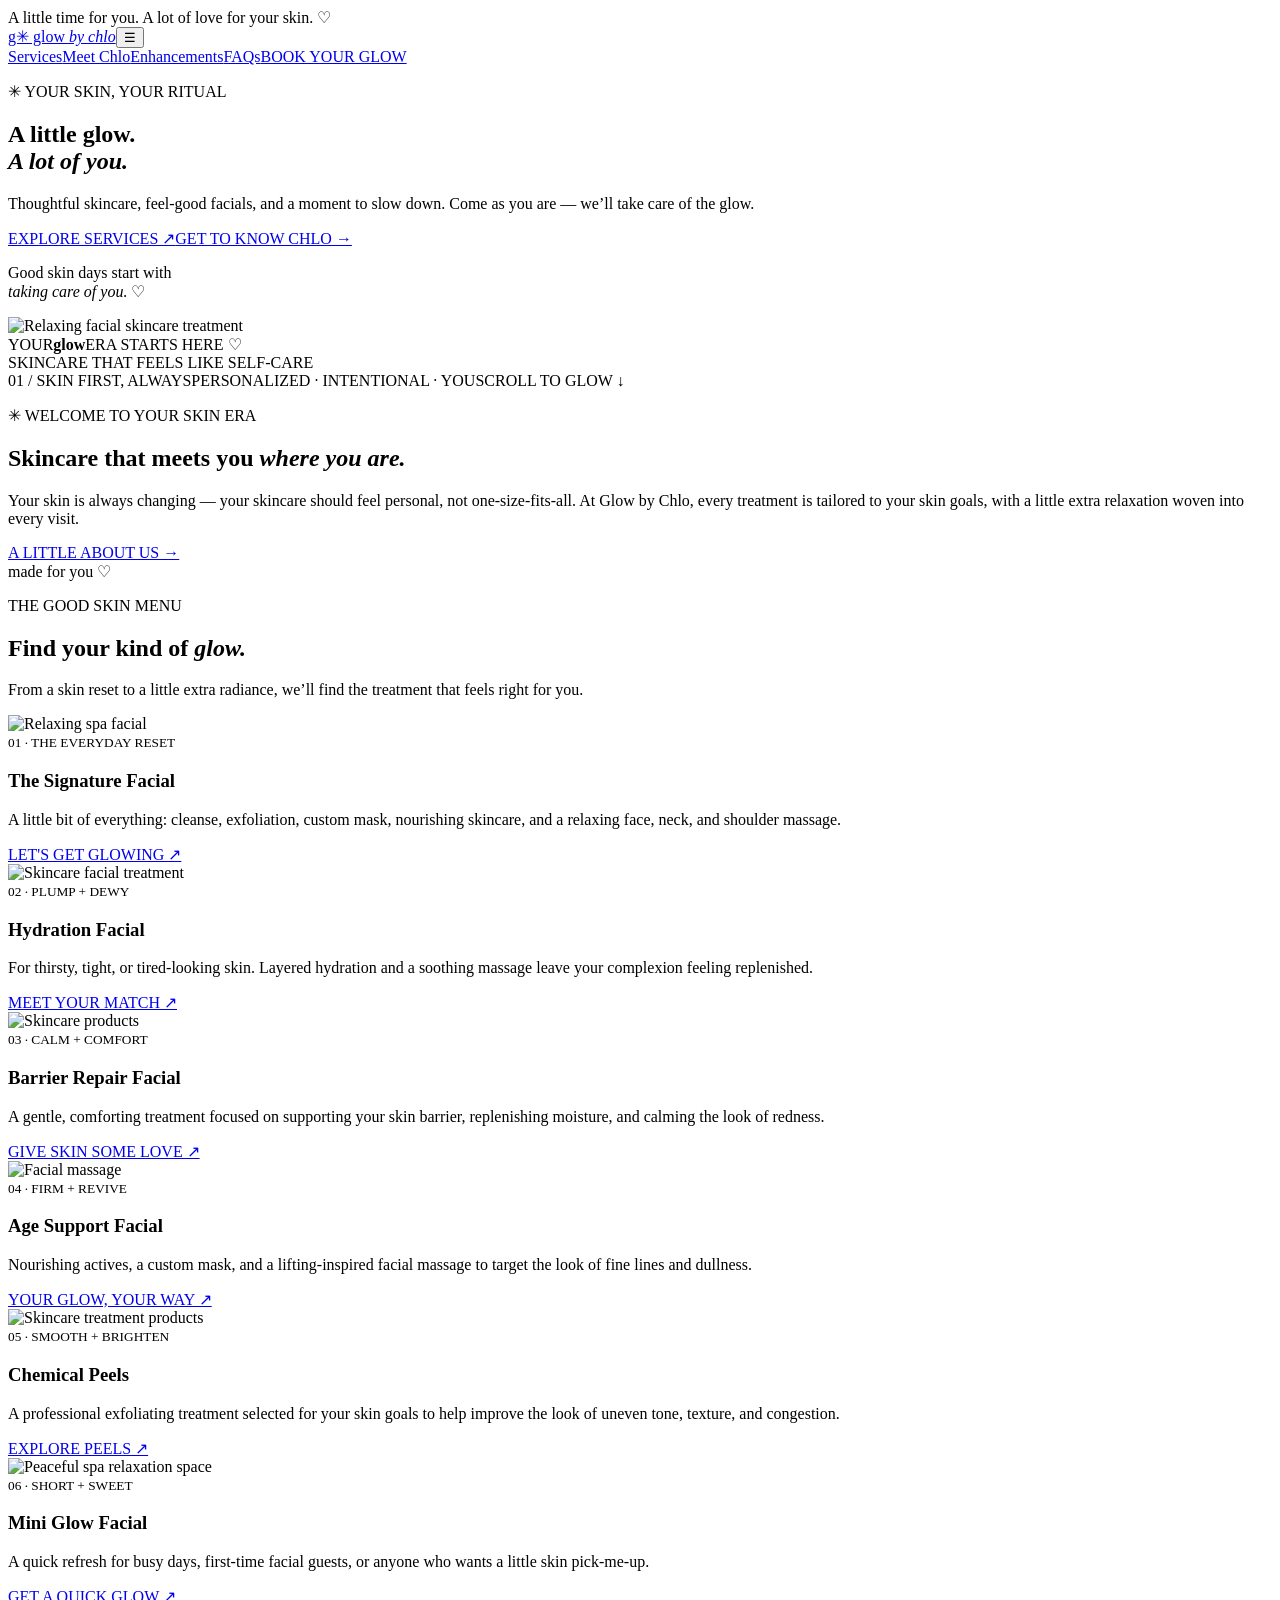
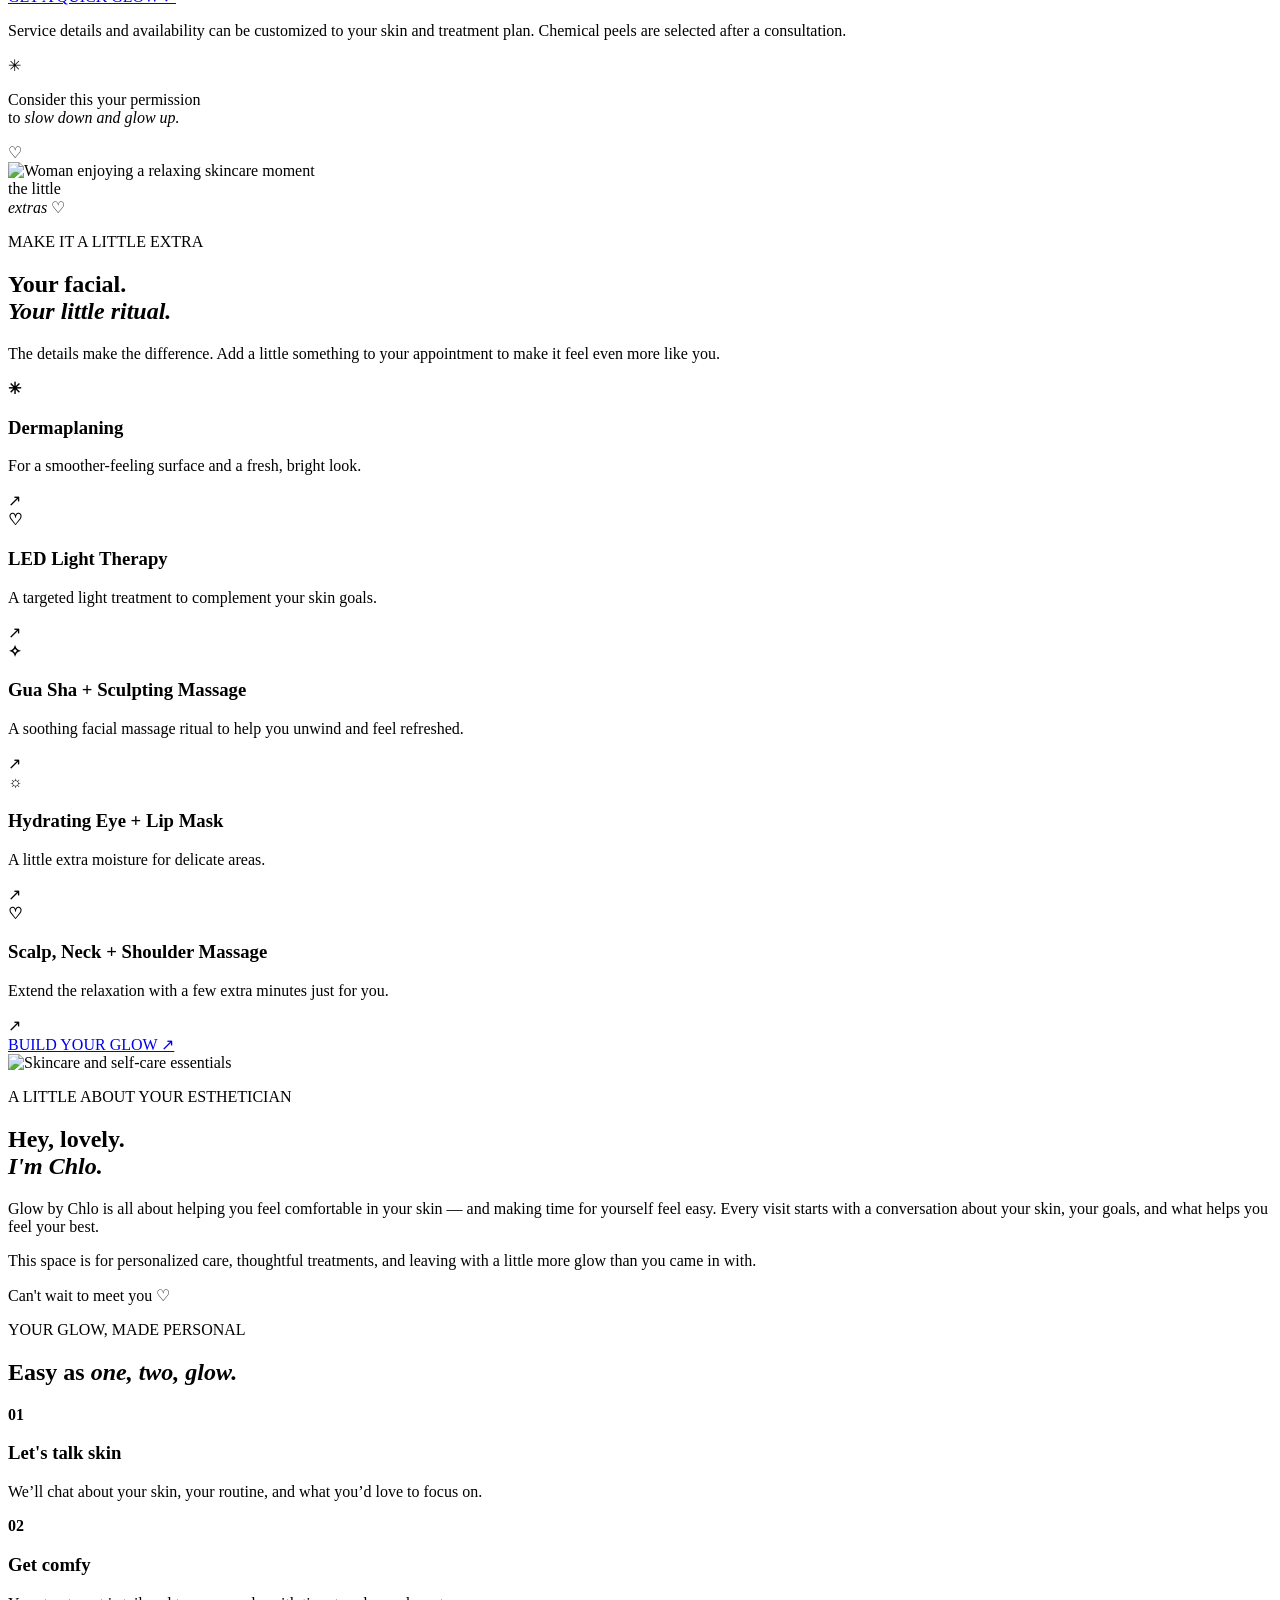
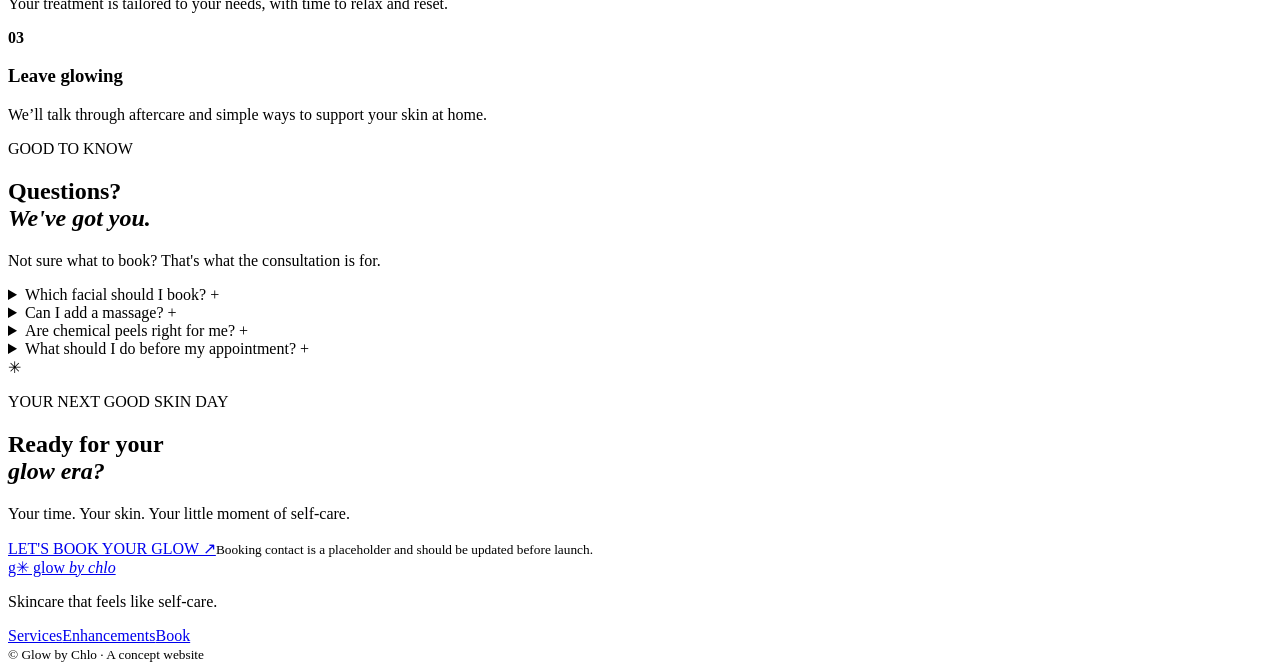
==== index.html @ 8f76e854 "Add Glow by Chlo website" ====
<!doctype html>
<html lang="en"><head><meta charset="utf-8"><meta name="viewport" content="width=device-width,initial-scale=1"><meta name="theme-color" content="#f8f3ef"><meta name="description" content="Glow by Chlo — personalized facials, skin treatments, and feel-good self-care."><title>Glow by Chlo | Skin, but make it glow</title><link rel="preconnect" href="https://fonts.googleapis.com"><link rel="preconnect" href="https://fonts.gstatic.com" crossorigin><link href="https://fonts.googleapis.com/css2?family=DM+Sans:wght@400;500;600;700&family=Playfair+Display:ital,wght@0,400;0,500;0,600;1,400;1,500&display=swap" rel="stylesheet"><link rel="stylesheet" href="styles.css"></head>
<body><div class="announcement">A little time for you. A lot of love for your skin. ♡</div><header class="header"><a class="brand" href="#home"><span>g✳</span> glow <em>by chlo</em></a><button class="menu-toggle" aria-label="Toggle navigation" aria-expanded="false">☰</button><nav class="nav"><a href="#services">Services</a><a href="#about">Meet Chlo</a><a href="#enhancements">Enhancements</a><a href="#faq">FAQs</a><a class="btn btn-small" href="#book">BOOK YOUR GLOW</a></nav></header>
<main><section class="hero" id="home"><div class="hero-copy"><p class="eyebrow">✳ YOUR SKIN, YOUR RITUAL</p><h1>A little glow.<br><em>A lot of you.</em></h1><p class="lead">Thoughtful skincare, feel-good facials, and a moment to slow down. Come as you are — we’ll take care of the glow.</p><div class="actions"><a class="btn" href="#services">EXPLORE SERVICES ↗</a><a class="text-link" href="#about">GET TO KNOW CHLO →</a></div><p class="handwritten">Good skin days start with<br><em>taking care of you.</em> ♡</p></div><div class="hero-visual"><img src="https://images.unsplash.com/photo-1570172619644-dfd03ed5d881?auto=format&fit=crop&w=1300&q=85" alt="Relaxing facial skincare treatment"><div class="sticker">YOUR<strong>glow</strong>ERA STARTS HERE ♡</div><span class="vertical">SKINCARE THAT FEELS LIKE SELF-CARE</span></div><div class="hero-foot"><span>01 / SKIN FIRST, ALWAYS</span><span>PERSONALIZED · INTENTIONAL · YOU</span><span>SCROLL TO GLOW ↓</span></div></section>
<section class="intro wrap"><p class="eyebrow">✳ WELCOME TO YOUR SKIN ERA</p><div class="intro-grid"><h2>Skincare that meets you <em>where you are.</em></h2><div><p>Your skin is always changing — your skincare should feel personal, not one-size-fits-all. At Glow by Chlo, every treatment is tailored to your skin goals, with a little extra relaxation woven into every visit.</p><a class="text-link" href="#about">A LITTLE ABOUT US →</a></div></div><span class="scribble">made for you ♡</span></section>
<section class="services wrap" id="services"><div class="section-head"><div><p class="eyebrow">THE GOOD SKIN MENU</p><h2>Find your kind of <em>glow.</em></h2></div><p>From a skin reset to a little extra radiance, we’ll find the treatment that feels right for you.</p></div><div class="cards">
<article class="card"><img src="https://images.unsplash.com/photo-1600334129128-685c5582fd35?auto=format&fit=crop&w=900&q=85" alt="Relaxing spa facial" loading="lazy"><div class="card-body"><small>01 · THE EVERYDAY RESET</small><h3>The Signature Facial</h3><p>A little bit of everything: cleanse, exfoliation, custom mask, nourishing skincare, and a relaxing face, neck, and shoulder massage.</p><a href="#book">LET'S GET GLOWING ↗</a></div></article>
<article class="card"><img src="https://images.unsplash.com/photo-1616394584738-fc6e612e71b9?auto=format&fit=crop&w=900&q=85" alt="Skincare facial treatment" loading="lazy"><div class="card-body"><small>02 · PLUMP + DEWY</small><h3>Hydration Facial</h3><p>For thirsty, tight, or tired-looking skin. Layered hydration and a soothing massage leave your complexion feeling replenished.</p><a href="#book">MEET YOUR MATCH ↗</a></div></article>
<article class="card"><img src="https://images.unsplash.com/photo-1512290923902-8a9f81dc236c?auto=format&fit=crop&w=900&q=85" alt="Skincare products" loading="lazy"><div class="card-body"><small>03 · CALM + COMFORT</small><h3>Barrier Repair Facial</h3><p>A gentle, comforting treatment focused on supporting your skin barrier, replenishing moisture, and calming the look of redness.</p><a href="#book">GIVE SKIN SOME LOVE ↗</a></div></article>
<article class="card"><img src="https://images.unsplash.com/photo-1573461160327-b450ce3d8e7f?auto=format&fit=crop&w=900&q=85" alt="Facial massage" loading="lazy"><div class="card-body"><small>04 · FIRM + REVIVE</small><h3>Age Support Facial</h3><p>Nourishing actives, a custom mask, and a lifting-inspired facial massage to target the look of fine lines and dullness.</p><a href="#book">YOUR GLOW, YOUR WAY ↗</a></div></article>
<article class="card"><img src="https://images.unsplash.com/photo-1611930022073-b7a4ba5fcccd?auto=format&fit=crop&w=900&q=85" alt="Skincare treatment products" loading="lazy"><div class="card-body"><small>05 · SMOOTH + BRIGHTEN</small><h3>Chemical Peels</h3><p>A professional exfoliating treatment selected for your skin goals to help improve the look of uneven tone, texture, and congestion.</p><a href="#book">EXPLORE PEELS ↗</a></div></article>
<article class="card"><img src="https://images.unsplash.com/photo-1540555700478-4be289fbecef?auto=format&fit=crop&w=900&q=85" alt="Peaceful spa relaxation space" loading="lazy"><div class="card-body"><small>06 · SHORT + SWEET</small><h3>Mini Glow Facial</h3><p>A quick refresh for busy days, first-time facial guests, or anyone who wants a little skin pick-me-up.</p><a href="#book">GET A QUICK GLOW ↗</a></div></article></div><p class="disclaimer">Service details and availability can be customized to your skin and treatment plan. Chemical peels are selected after a consultation.</p></section>
<section class="quote"><span>✳</span><p>Consider this your permission<br>to <em>slow down and glow up.</em></p><span>♡</span></section>
<section class="enhancements wrap" id="enhancements"><div class="enhance-photo"><img src="https://images.unsplash.com/photo-1515377905703-c4788e51af15?auto=format&fit=crop&w=1100&q=85" alt="Woman enjoying a relaxing skincare moment" loading="lazy"><div class="stamp">the little<br><em>extras</em> ♡</div></div><div><p class="eyebrow">MAKE IT A LITTLE EXTRA</p><h2>Your facial.<br><em>Your little ritual.</em></h2><p class="lead">The details make the difference. Add a little something to your appointment to make it feel even more like you.</p><div class="addon"><b>✳</b><div><h3>Dermaplaning</h3><p>For a smoother-feeling surface and a fresh, bright look.</p></div><span>↗</span></div><div class="addon"><b>♡</b><div><h3>LED Light Therapy</h3><p>A targeted light treatment to complement your skin goals.</p></div><span>↗</span></div><div class="addon"><b>✧</b><div><h3>Gua Sha + Sculpting Massage</h3><p>A soothing facial massage ritual to help you unwind and feel refreshed.</p></div><span>↗</span></div><div class="addon"><b>☼</b><div><h3>Hydrating Eye + Lip Mask</h3><p>A little extra moisture for delicate areas.</p></div><span>↗</span></div><div class="addon"><b>♡</b><div><h3>Scalp, Neck + Shoulder Massage</h3><p>Extend the relaxation with a few extra minutes just for you.</p></div><span>↗</span></div><a class="btn" href="#book">BUILD YOUR GLOW ↗</a></div></section>
<section class="about wrap" id="about"><div class="about-photo"><img src="https://images.unsplash.com/photo-1619451334792-150fd785ee74?auto=format&fit=crop&w=1000&q=85" alt="Skincare and self-care essentials" loading="lazy"></div><div><p class="eyebrow">A LITTLE ABOUT YOUR ESTHETICIAN</p><h2>Hey, lovely.<br><em>I'm Chlo.</em></h2><p>Glow by Chlo is all about helping you feel comfortable in your skin — and making time for yourself feel easy. Every visit starts with a conversation about your skin, your goals, and what helps you feel your best.</p><p>This space is for personalized care, thoughtful treatments, and leaving with a little more glow than you came in with.</p><span class="signature">Can't wait to meet you ♡</span></div></section>
<section class="process wrap"><p class="eyebrow">YOUR GLOW, MADE PERSONAL</p><h2>Easy as <em>one, two, glow.</em></h2><div class="steps"><article><b>01</b><h3>Let's talk skin</h3><p>We’ll chat about your skin, your routine, and what you’d love to focus on.</p></article><article><b>02</b><h3>Get comfy</h3><p>Your treatment is tailored to your needs, with time to relax and reset.</p></article><article><b>03</b><h3>Leave glowing</h3><p>We’ll talk through aftercare and simple ways to support your skin at home.</p></article></div></section>
<section class="faq wrap" id="faq"><div><p class="eyebrow">GOOD TO KNOW</p><h2>Questions?<br><em>We've got you.</em></h2><p>Not sure what to book? That's what the consultation is for.</p></div><div class="faq-list"><details><summary>Which facial should I book? <span>+</span></summary><p>If you're unsure, start with the Signature Facial or reach out before booking. We'll choose a treatment based on your skin goals and current routine.</p></details><details><summary>Can I add a massage? <span>+</span></summary><p>Relaxing facial massage is included in facial experiences as appropriate. Neck, shoulder, and scalp massage may be available as add-ons.</p></details><details><summary>Are chemical peels right for me? <span>+</span></summary><p>Peels aren't right for every skin type or situation. A consultation helps determine suitability, preparation, and aftercare.</p></details><details><summary>What should I do before my appointment? <span>+</span></summary><p>Arrive with your skin goals and current skincare routine in mind. Share any sensitivities, medications, recent treatments, or skin concerns with your esthetician.</p></details></div></section>
<section class="booking" id="book"><span class="flower">✳</span><p class="eyebrow">YOUR NEXT GOOD SKIN DAY</p><h2>Ready for your<br><em>glow era?</em></h2><p>Your time. Your skin. Your little moment of self-care.</p><a class="btn btn-light" href="mailto:hello@glowbychlo.com?subject=Glow%20by%20Chlo%20Booking%20Inquiry">LET'S BOOK YOUR GLOW ↗</a><small>Booking contact is a placeholder and should be updated before launch.</small></section></main>
<footer><a class="brand" href="#home"><span>g✳</span> glow <em>by chlo</em></a><p>Skincare that feels like self-care.</p><div><a href="#services">Services</a><a href="#enhancements">Enhancements</a><a href="#book">Book</a></div><small>© <span id="year"></span> Glow by Chlo · A concept website</small></footer><script src="script.js"></script></body></html>
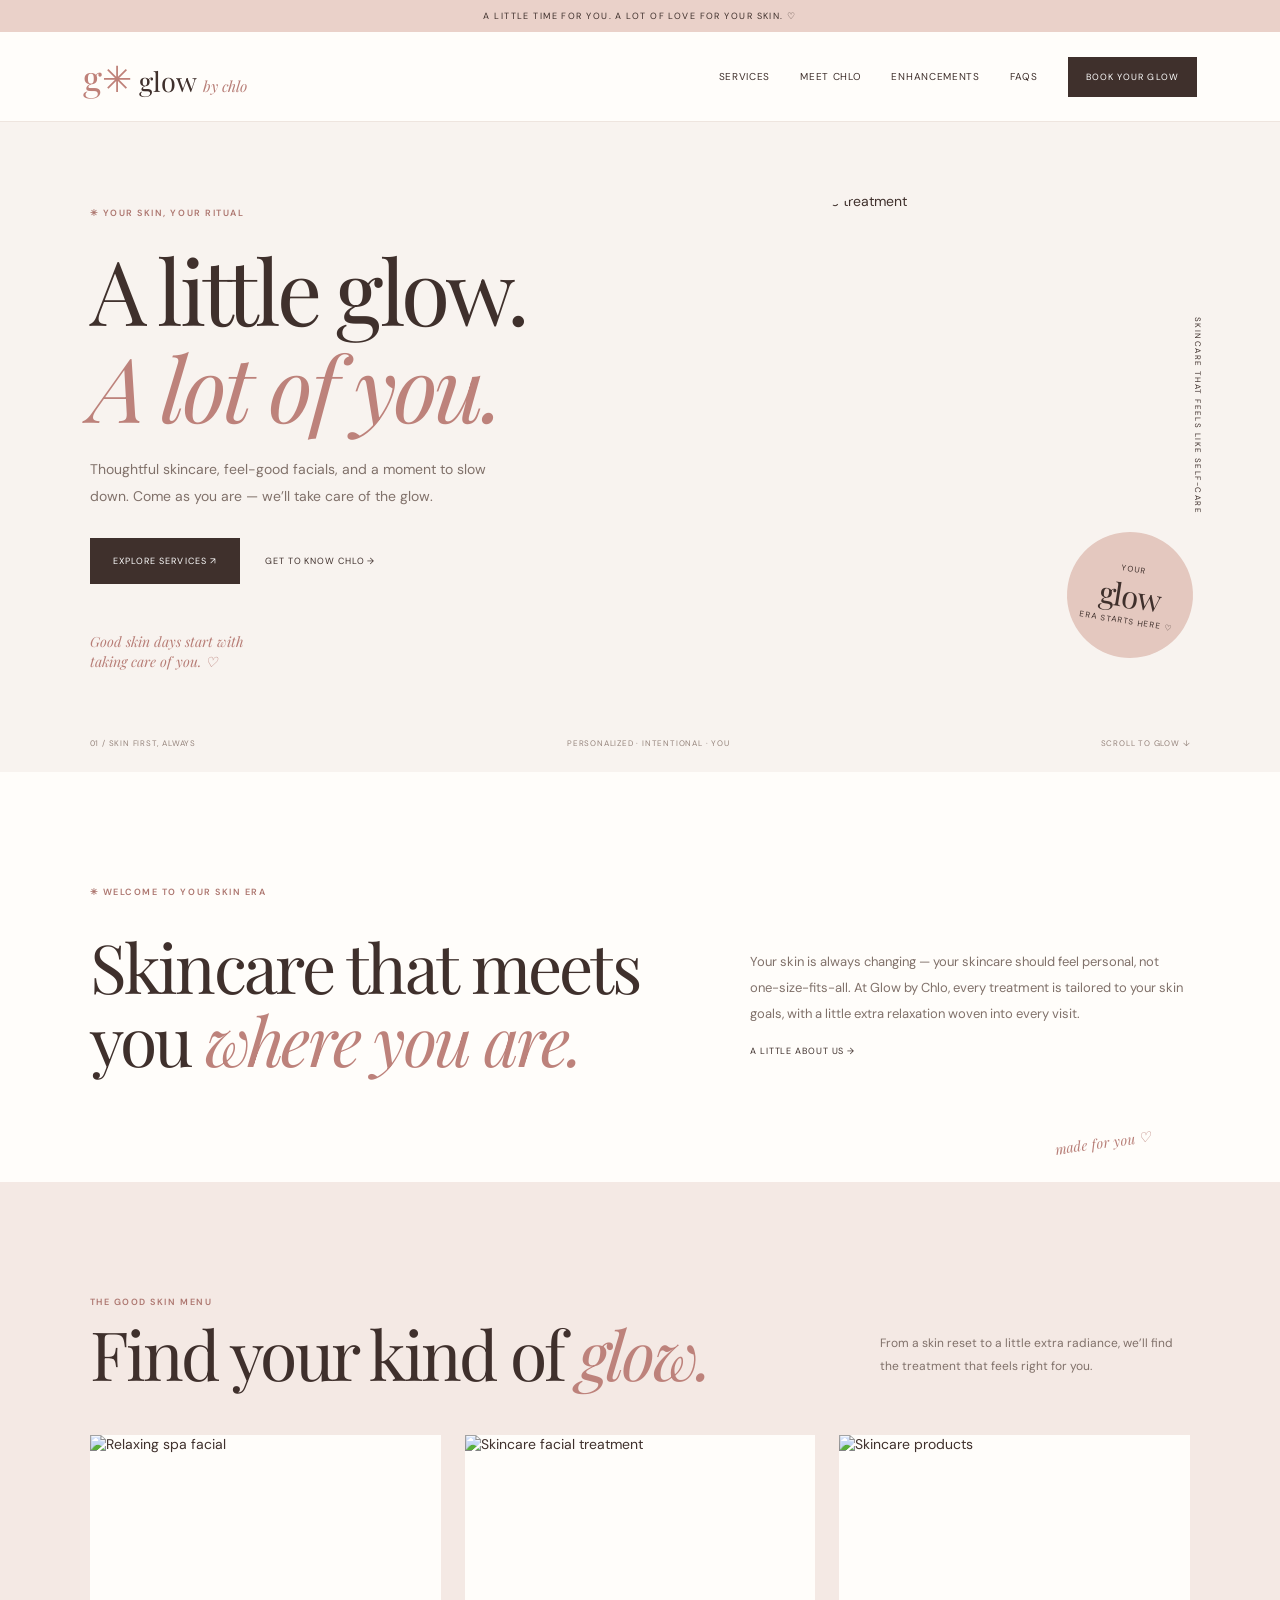
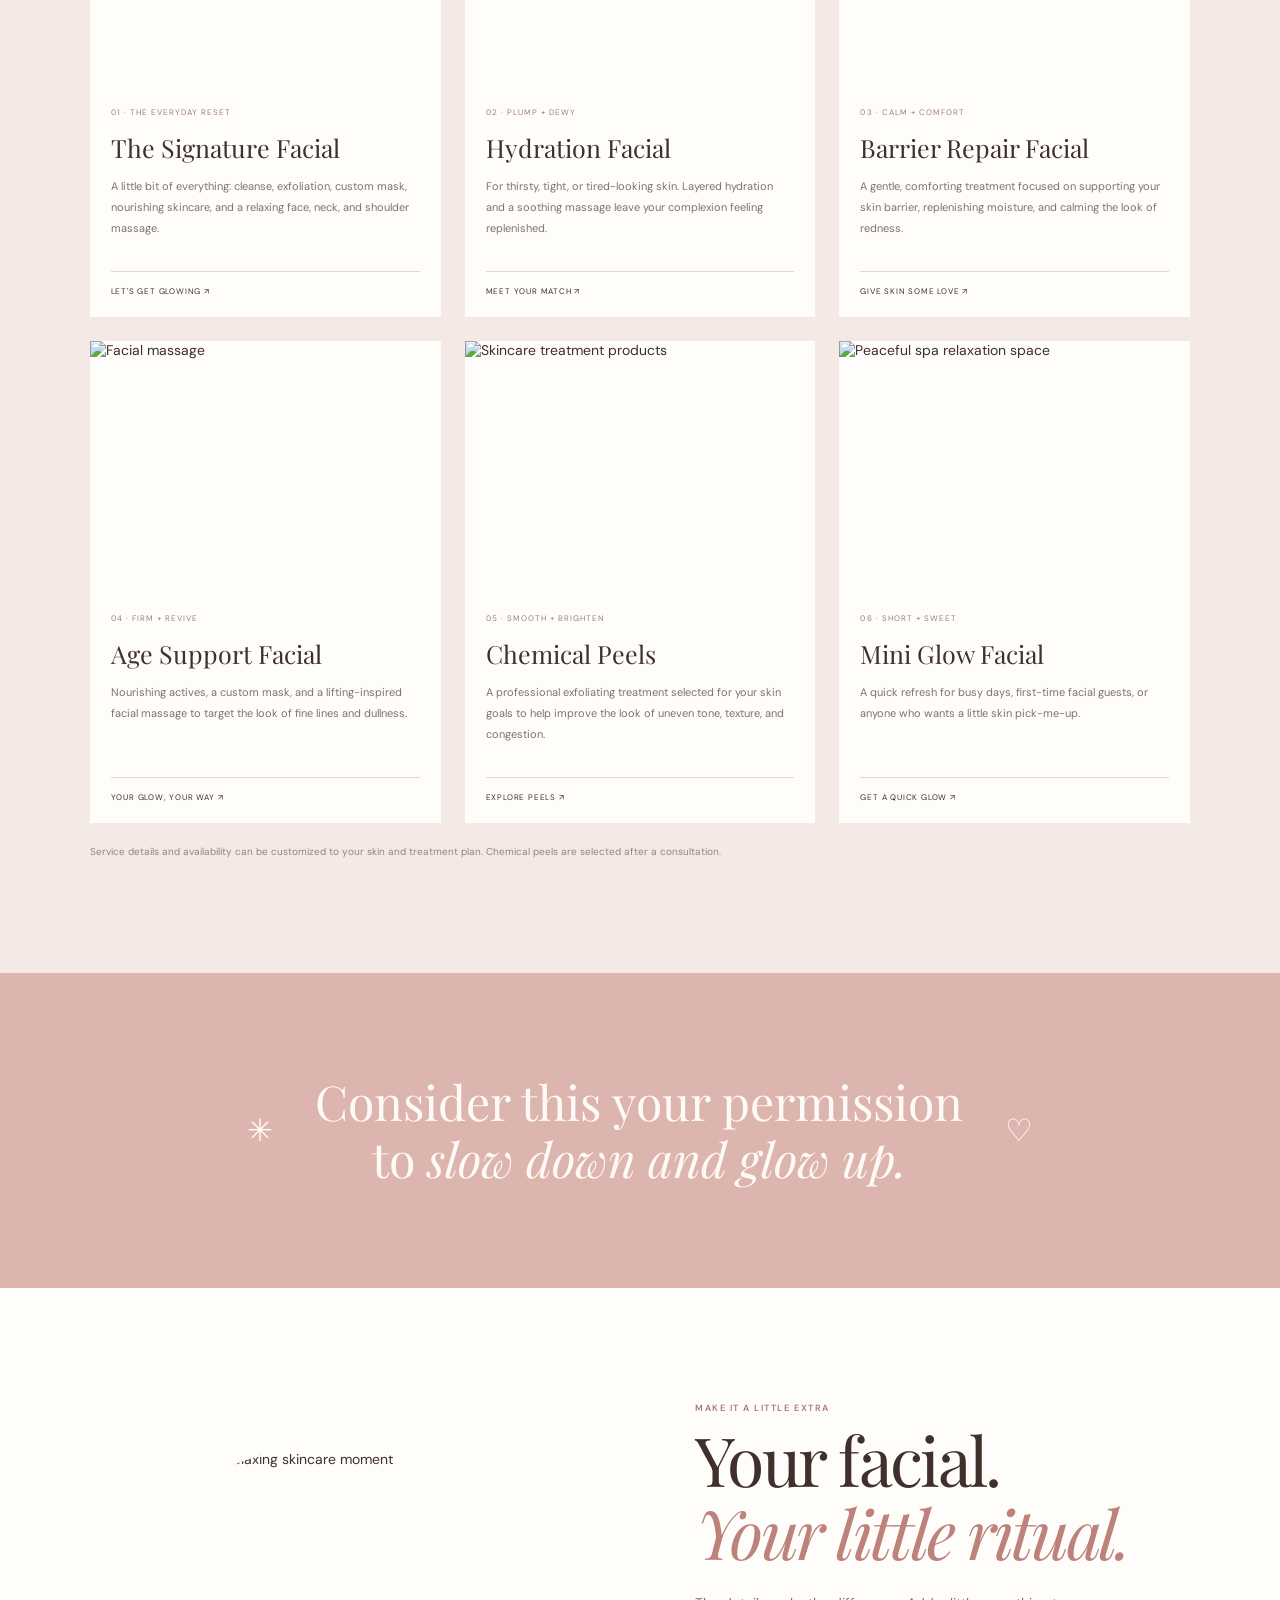
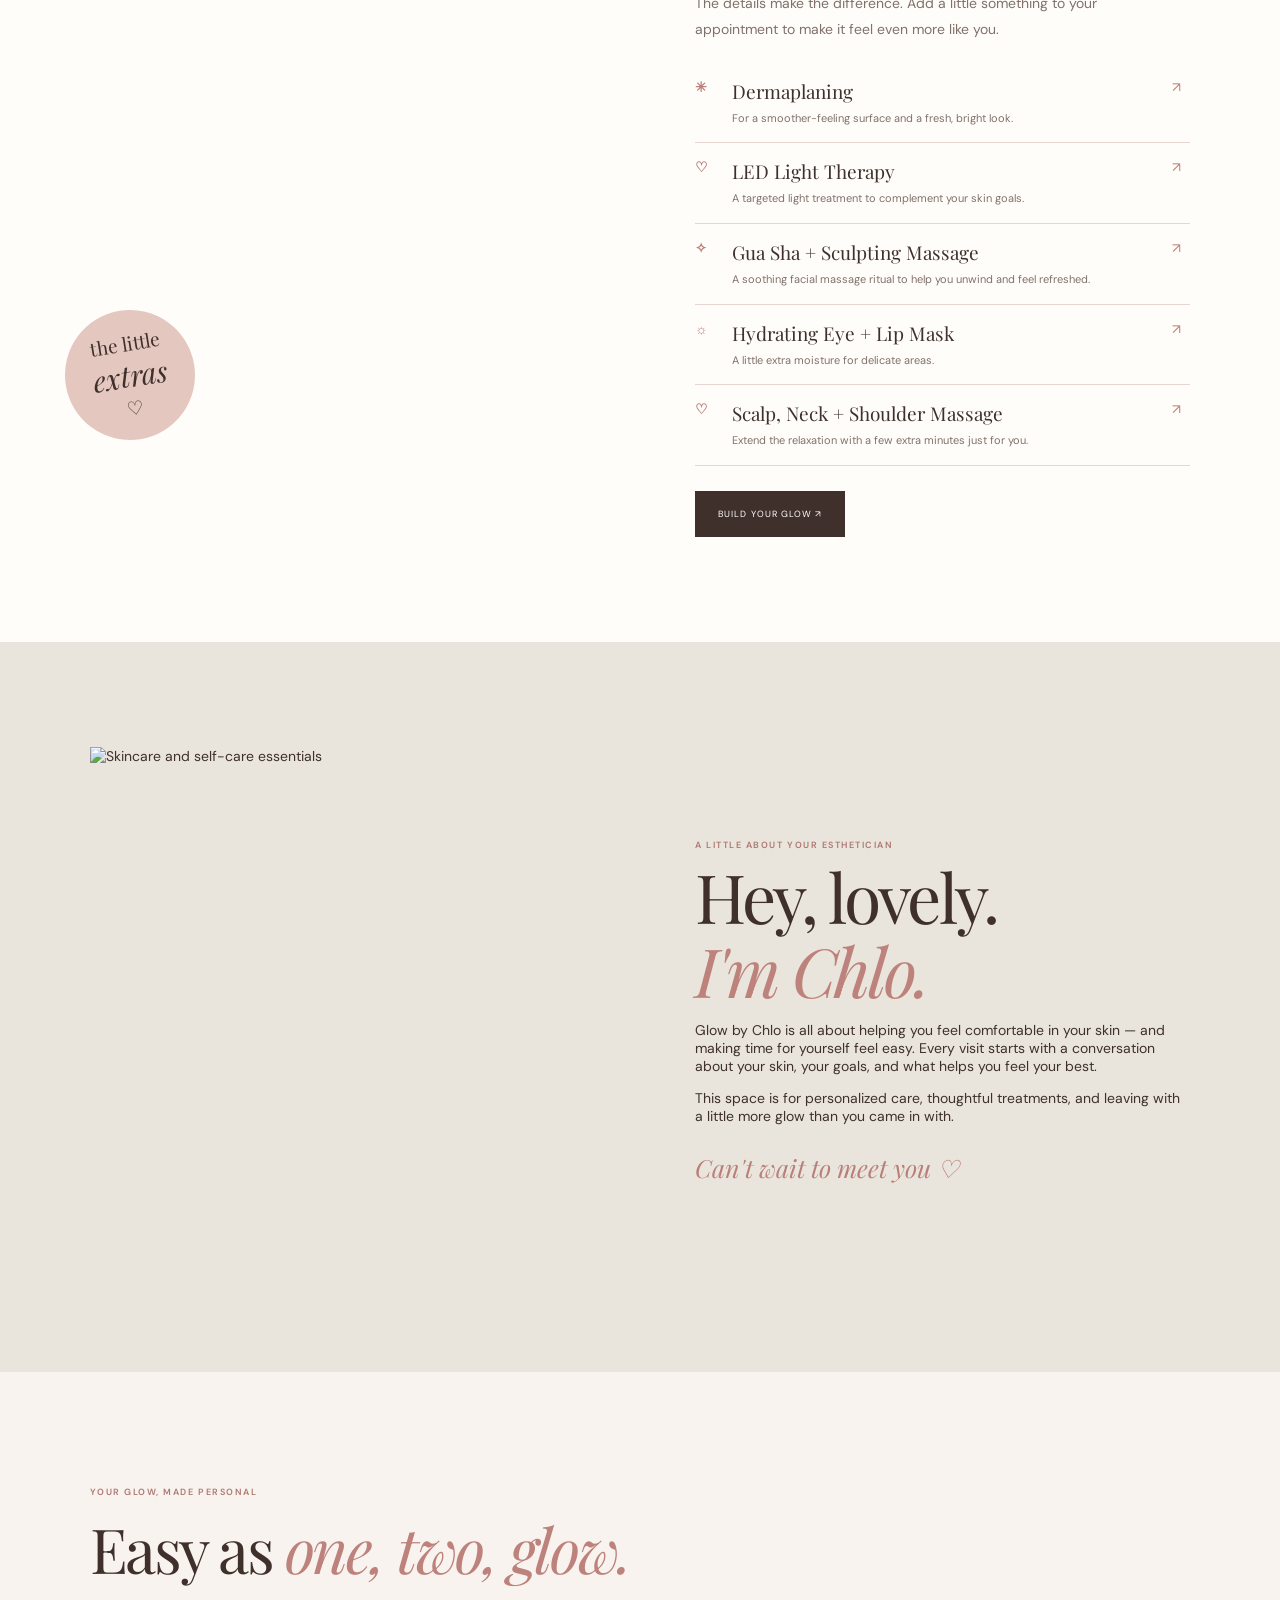
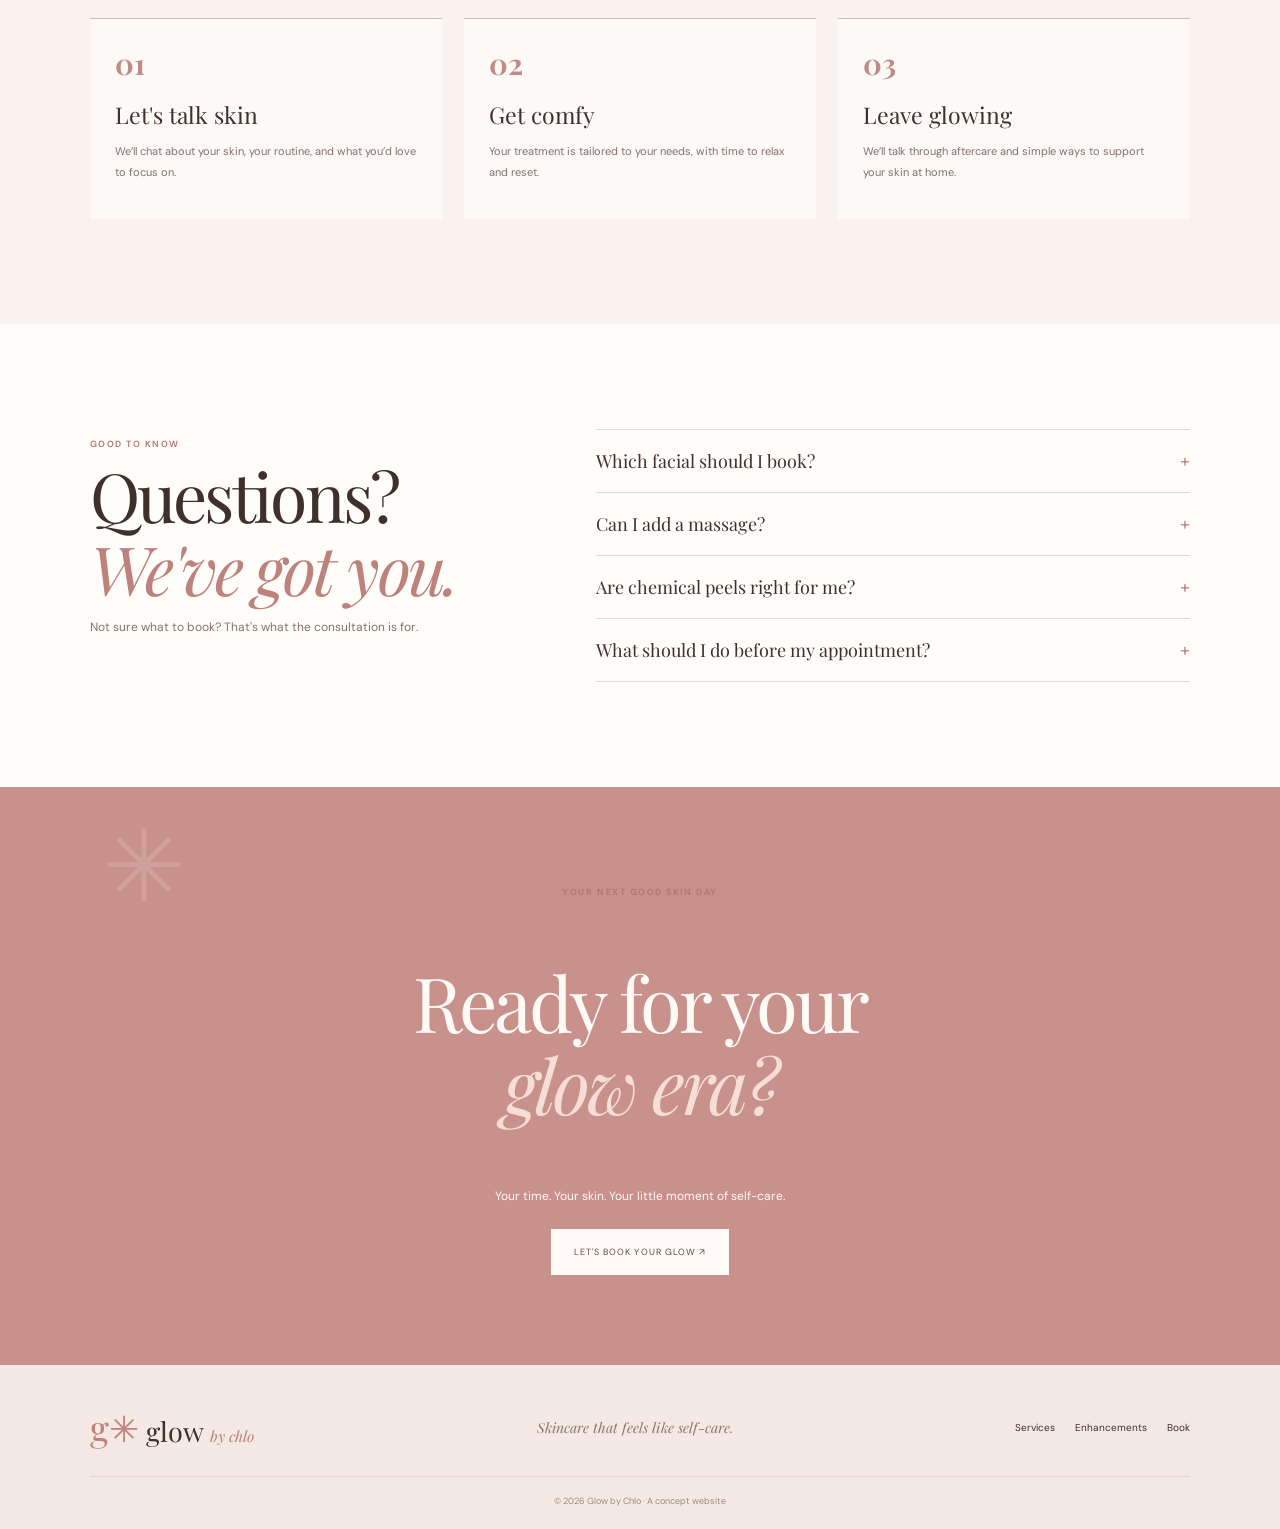
==== commit 8e1493ab: "Connect Glow by Chlo booking CTA to booking page" ====
--- a/index.html
+++ b/index.html
@@ -15,5 +15,5 @@
 <section class="about wrap" id="about"><div class="about-photo"><img src="https://images.unsplash.com/photo-1619451334792-150fd785ee74?auto=format&fit=crop&w=1000&q=85" alt="Skincare and self-care essentials" loading="lazy"></div><div><p class="eyebrow">A LITTLE ABOUT YOUR ESTHETICIAN</p><h2>Hey, lovely.<br><em>I'm Chlo.</em></h2><p>Glow by Chlo is all about helping you feel comfortable in your skin — and making time for yourself feel easy. Every visit starts with a conversation about your skin, your goals, and what helps you feel your best.</p><p>This space is for personalized care, thoughtful treatments, and leaving with a little more glow than you came in with.</p><span class="signature">Can't wait to meet you ♡</span></div></section>
 <section class="process wrap"><p class="eyebrow">YOUR GLOW, MADE PERSONAL</p><h2>Easy as <em>one, two, glow.</em></h2><div class="steps"><article><b>01</b><h3>Let's talk skin</h3><p>We’ll chat about your skin, your routine, and what you’d love to focus on.</p></article><article><b>02</b><h3>Get comfy</h3><p>Your treatment is tailored to your needs, with time to relax and reset.</p></article><article><b>03</b><h3>Leave glowing</h3><p>We’ll talk through aftercare and simple ways to support your skin at home.</p></article></div></section>
 <section class="faq wrap" id="faq"><div><p class="eyebrow">GOOD TO KNOW</p><h2>Questions?<br><em>We've got you.</em></h2><p>Not sure what to book? That's what the consultation is for.</p></div><div class="faq-list"><details><summary>Which facial should I book? <span>+</span></summary><p>If you're unsure, start with the Signature Facial or reach out before booking. We'll choose a treatment based on your skin goals and current routine.</p></details><details><summary>Can I add a massage? <span>+</span></summary><p>Relaxing facial massage is included in facial experiences as appropriate. Neck, shoulder, and scalp massage may be available as add-ons.</p></details><details><summary>Are chemical peels right for me? <span>+</span></summary><p>Peels aren't right for every skin type or situation. A consultation helps determine suitability, preparation, and aftercare.</p></details><details><summary>What should I do before my appointment? <span>+</span></summary><p>Arrive with your skin goals and current skincare routine in mind. Share any sensitivities, medications, recent treatments, or skin concerns with your esthetician.</p></details></div></section>
-<section class="booking" id="book"><span class="flower">✳</span><p class="eyebrow">YOUR NEXT GOOD SKIN DAY</p><h2>Ready for your<br><em>glow era?</em></h2><p>Your time. Your skin. Your little moment of self-care.</p><a class="btn btn-light" href="mailto:hello@glowbychlo.com?subject=Glow%20by%20Chlo%20Booking%20Inquiry">LET'S BOOK YOUR GLOW ↗</a><small>Booking contact is a placeholder and should be updated before launch.</small></section></main>
+<section class="booking" id="book"><span class="flower">✳</span><p class="eyebrow">YOUR NEXT GOOD SKIN DAY</p><h2>Ready for your<br><em>glow era?</em></h2><p>Your time. Your skin. Your little moment of self-care.</p><a class="btn btn-light" href="booking.html">LET'S BOOK YOUR GLOW ↗</a></section></main>
 <footer><a class="brand" href="#home"><span>g✳</span> glow <em>by chlo</em></a><p>Skincare that feels like self-care.</p><div><a href="#services">Services</a><a href="#enhancements">Enhancements</a><a href="#book">Book</a></div><small>© <span id="year"></span> Glow by Chlo · A concept website</small></footer><script src="script.js"></script></body></html>
--- a/styles.css
+++ b/styles.css
@@ -0,0 +1 @@
+:root{--paper:#fffdfa;--cream:#f8f3ef;--rose:#dcb6ae;--pink:#f4e9e4;--ink:#3f302c;--muted:#80716a;--line:#e5d7d0;--serif:"Playfair Display",Georgia,serif;--sans:"DM Sans",Arial,sans-serif}*{box-sizing:border-box}html{scroll-behavior:smooth}body{margin:0;background:var(--paper);color:var(--ink);font-family:var(--sans);font-size:14px}img{display:block;width:100%;height:100%;object-fit:cover}a{color:inherit;text-decoration:none}.announcement{text-align:center;background:#ead1c9;padding:10px;font-size:9px;letter-spacing:.16em;text-transform:uppercase}.header{height:90px;display:flex;align-items:center;justify-content:space-between;padding:0 6.5%;position:sticky;top:0;background:rgba(255,253,250,.96);z-index:5;border-bottom:1px solid #eee5df}.brand{font-family:var(--serif);font-size:27px;white-space:nowrap}.brand span{font-size:36px;color:#bf8179}.brand em{font-size:15px;color:#b87f78}.nav{display:flex;align-items:center;gap:30px;font-size:10px;letter-spacing:.07em;text-transform:uppercase}.nav a:not(.btn):hover,.text-link:hover{color:#b87f78}.btn{display:inline-flex;align-items:center;justify-content:center;background:var(--ink);color:white;padding:17px 23px;font-size:9px;letter-spacing:.12em;transition:.2s}.btn:hover{background:#a86f68}.btn-small{padding:14px 18px}.menu-toggle{display:none;background:none;border:0;font-size:23px;color:var(--ink)}.hero{min-height:650px;background:var(--cream);padding:55px 7% 65px;display:grid;grid-template-columns:1fr 1fr;gap:6%;align-items:center;position:relative}.hero-copy{max-width:540px}.eyebrow{font-size:9px;letter-spacing:.17em;color:#ad7770;font-weight:600;text-transform:uppercase}.hero h1,h2{font-family:var(--serif);font-weight:400;letter-spacing:-.04em;line-height:1.08}.hero h1{font-size:clamp(60px,7vw,94px);margin:22px 0}.hero h1 em,h2 em{color:#bd827b;font-weight:400}.lead{color:var(--muted);line-height:1.9;max-width:430px}.actions{display:flex;align-items:center;gap:25px;margin-top:28px}.text-link{font-size:9px;letter-spacing:.1em}.handwritten{font-family:var(--serif);font-style:italic;color:#b77d76;line-height:1.45;margin-top:48px}.hero-visual{height:500px;position:relative;padding:0 25px 0 0}.hero-visual>img{border-radius:48% 48% 2px 2px}.sticker{position:absolute;right:-3px;bottom:34px;border-radius:50%;background:#e4c8bf;width:126px;height:126px;display:flex;flex-direction:column;align-items:center;justify-content:center;font-size:8px;letter-spacing:.12em;transform:rotate(9deg)}.sticker strong{font-family:var(--serif);font-weight:400;font-size:31px;letter-spacing:-.04em}.vertical{position:absolute;right:-13px;top:25%;writing-mode:vertical-rl;font-size:8px;letter-spacing:.18em}.hero-foot{position:absolute;bottom:24px;left:7%;right:7%;display:flex;justify-content:space-between;font-size:8px;letter-spacing:.1em;color:#95847c}.wrap{padding:105px 7%}.intro{position:relative}.intro>.eyebrow{margin-bottom:32px}.intro-grid{display:grid;grid-template-columns:1fr .8fr;gap:10%;align-items:center}.intro h2,.section-head h2,.enhancements h2,.about h2,.faq h2{font-size:clamp(45px,5.3vw,68px);margin:0}.intro-grid>div p{font-size:13px;line-height:2;color:var(--muted);margin-top:0}.scribble{position:absolute;right:10%;bottom:30px;color:#b87f78;font-family:var(--serif);font-style:italic;transform:rotate(-8deg)}.services{background:var(--pink)}.section-head{display:flex;align-items:end;justify-content:space-between;gap:35px;margin-bottom:45px}.section-head>p{max-width:310px;color:var(--muted);font-size:12px;line-height:1.9}.cards{display:grid;grid-template-columns:repeat(3,minmax(0,1fr));gap:24px}.card{background:var(--paper);min-width:0}.card>img{height:245px}.card-body{padding:21px}.card-body small{font-size:8px;letter-spacing:.13em;color:#a27d74}.card h3,.addon h3,.steps h3{font-family:var(--serif);font-weight:400}.card h3{font-size:25px;margin:12px 0}.card p{font-size:11px;line-height:1.9;color:var(--muted);min-height:84px}.card-body>a{display:flex;justify-content:space-between;border-top:1px solid var(--line);padding-top:14px;font-size:8px;letter-spacing:.1em}.disclaimer{font-size:10px;color:#95847c;margin-top:22px}.quote{display:flex;justify-content:center;align-items:center;gap:42px;text-align:center;background:var(--rose);color:#fffaf6;padding:52px 5%}.quote p{font-family:var(--serif);font-size:clamp(30px,4vw,48px);line-height:1.2}.quote em{font-weight:400}.quote span{font-size:31px}.enhancements{display:grid;grid-template-columns:1fr 1fr;gap:10%;align-items:center}.enhance-photo{height:630px;position:relative;padding-right:24px}.enhance-photo img{border-radius:45% 45% 2px 2px}.stamp{position:absolute;bottom:40px;left:-25px;border-radius:50%;background:#e4c8bf;width:130px;height:130px;display:flex;flex-direction:column;align-items:center;justify-content:center;font-family:var(--serif);font-size:19px;transform:rotate(-9deg)}.stamp em{font-size:29px}.enhancements .lead{margin:20px 0}.addon{display:grid;grid-template-columns:25px 1fr 18px;gap:12px;padding:15px 0;border-bottom:1px solid var(--line);align-items:start}.addon>b,.addon>span{color:#bd827b}.addon h3{font-size:19px;margin:0 0 5px}.addon p{font-size:11px;color:var(--muted);line-height:1.7;margin:0}.enhancements .btn{margin-top:25px}.about{background:#e9e5dc;display:grid;grid-template-columns:1fr 1fr;gap:10%;align-items:center}.about-photo{height:520px}.about-copy p:not(.eyebrow){font-size:12px;line-height:2;color:var(--muted)}.signature{display:block;font-family:var(--serif);font-style:italic;font-size:25px;color:#b97f79;margin-top:26px}.process{background:var(--cream)}.process>h2{font-size:clamp(42px,5vw,62px);margin:18px 0 35px}.steps{display:grid;grid-template-columns:repeat(3,1fr);gap:22px}.steps article{padding:25px;background:rgba(255,253,250,.65);border-top:1px solid #cdb9b0}.steps b{font-family:var(--serif);font-size:29px;color:#c18a84}.steps h3{font-size:23px;margin:17px 0 9px}.steps p{font-size:11px;line-height:1.9;color:var(--muted)}.faq{display:grid;grid-template-columns:.8fr 1.2fr;gap:10%}.faq>div:first-child>p:last-child{font-size:12px;color:var(--muted);line-height:1.8}.faq-list details{border-bottom:1px solid var(--line);padding:19px 0}.faq-list details:first-child{border-top:1px solid var(--line)}summary{list-style:none;cursor:pointer;display:flex;justify-content:space-between;gap:20px;font-family:var(--serif);font-size:18px}summary::-webkit-details-marker{display:none}summary span{color:#bd827b;font-family:var(--sans)}details p{font-size:11px;color:var(--muted);line-height:1.9}.booking{text-align:center;position:relative;overflow:hidden;background:#c9918b;color:#fffaf6;padding:90px 20px}.booking h2{font-size:clamp(48px,6vw,76px)}.booking h2 em{color:#f6ddd6}.booking>p:not(.eyebrow){font-size:12px;margin:20px 0 25px}.btn-light{background:#fffaf6;color:#604841}.booking small{display:block;font-size:9px;margin-top:18px;color:#f7e4df}.flower{position:absolute;left:8%;top:15px;font-size:100px;color:#ffffff25}footer{background:var(--pink);padding:38px 7% 22px;display:flex;align-items:center;justify-content:space-between;gap:25px;flex-wrap:wrap}footer p{font-family:var(--serif);font-style:italic;color:#8c746c}footer>div{display:flex;gap:20px;font-size:10px}footer>small{width:100%;text-align:center;border-top:1px solid var(--line);padding-top:18px;font-size:9px;color:#9b8981}@media(max-width:900px){.header{padding:0 5%}.nav{gap:16px}.hero{padding-left:5%;padding-right:5%;gap:4%}.hero h1{font-size:65px}.hero-visual{height:450px}.wrap{padding:80px 6%}.card>img{height:205px}.card-body{padding:16px}.card h3{font-size:22px}.enhance-photo{height:550px}}@media(max-width:650px){.header{height:72px}.menu-toggle{display:block}.nav{display:none;position:absolute;top:71px;left:0;right:0;background:var(--paper);padding:24px 6%;flex-direction:column;align-items:flex-start;border-bottom:1px solid var(--line)}.nav.open{display:flex}.hero{display:flex;flex-direction:column;align-items:stretch;padding:42px 6% 65px}.hero h1{font-size:clamp(58px,14vw,78px)}.hero-visual{height:400px;margin:10px 12px 0 0}.hero-foot{left:6%;right:6%;font-size:7px}.hero-foot span:nth-child(2){display:none}.actions{gap:15px;flex-wrap:wrap}.wrap{padding:70px 6%}.intro-grid,.about,.faq,.enhancements{grid-template-columns:1fr;gap:30px}.intro h2,.section-head h2,.enhancements h2,.about h2,.faq h2{font-size:51px}.scribble{bottom:13px}.section-head{display:block;margin-bottom:30px}.section-head>p{margin-top:17px}.cards{grid-template-columns:1fr 1fr;gap:13px}.card>img{height:175px}.card-body{padding:13px}.card h3{font-size:20px}.card p{font-size:10px;min-height:130px}.card-body>a{font-size:7px}.quote{gap:15px;padding:40px 4%}.quote p{font-size:28px}.quote span{font-size:22px}.enhance-photo{height:420px;margin:0 10px 10px 15px}.about-photo{height:390px}.steps{grid-template-columns:1fr}.steps article{padding:20px}.steps h3{margin-top:8px}.booking{padding:75px 6%}footer{justify-content:center;text-align:center;flex-direction:column;gap:10px}footer p{margin:0}footer>div{justify-content:center;flex-wrap:wrap}}@media(max-width:390px){.cards{grid-template-columns:1fr}.card>img{height:225px}.card p{min-height:auto}.hero-foot{font-size:6px}}
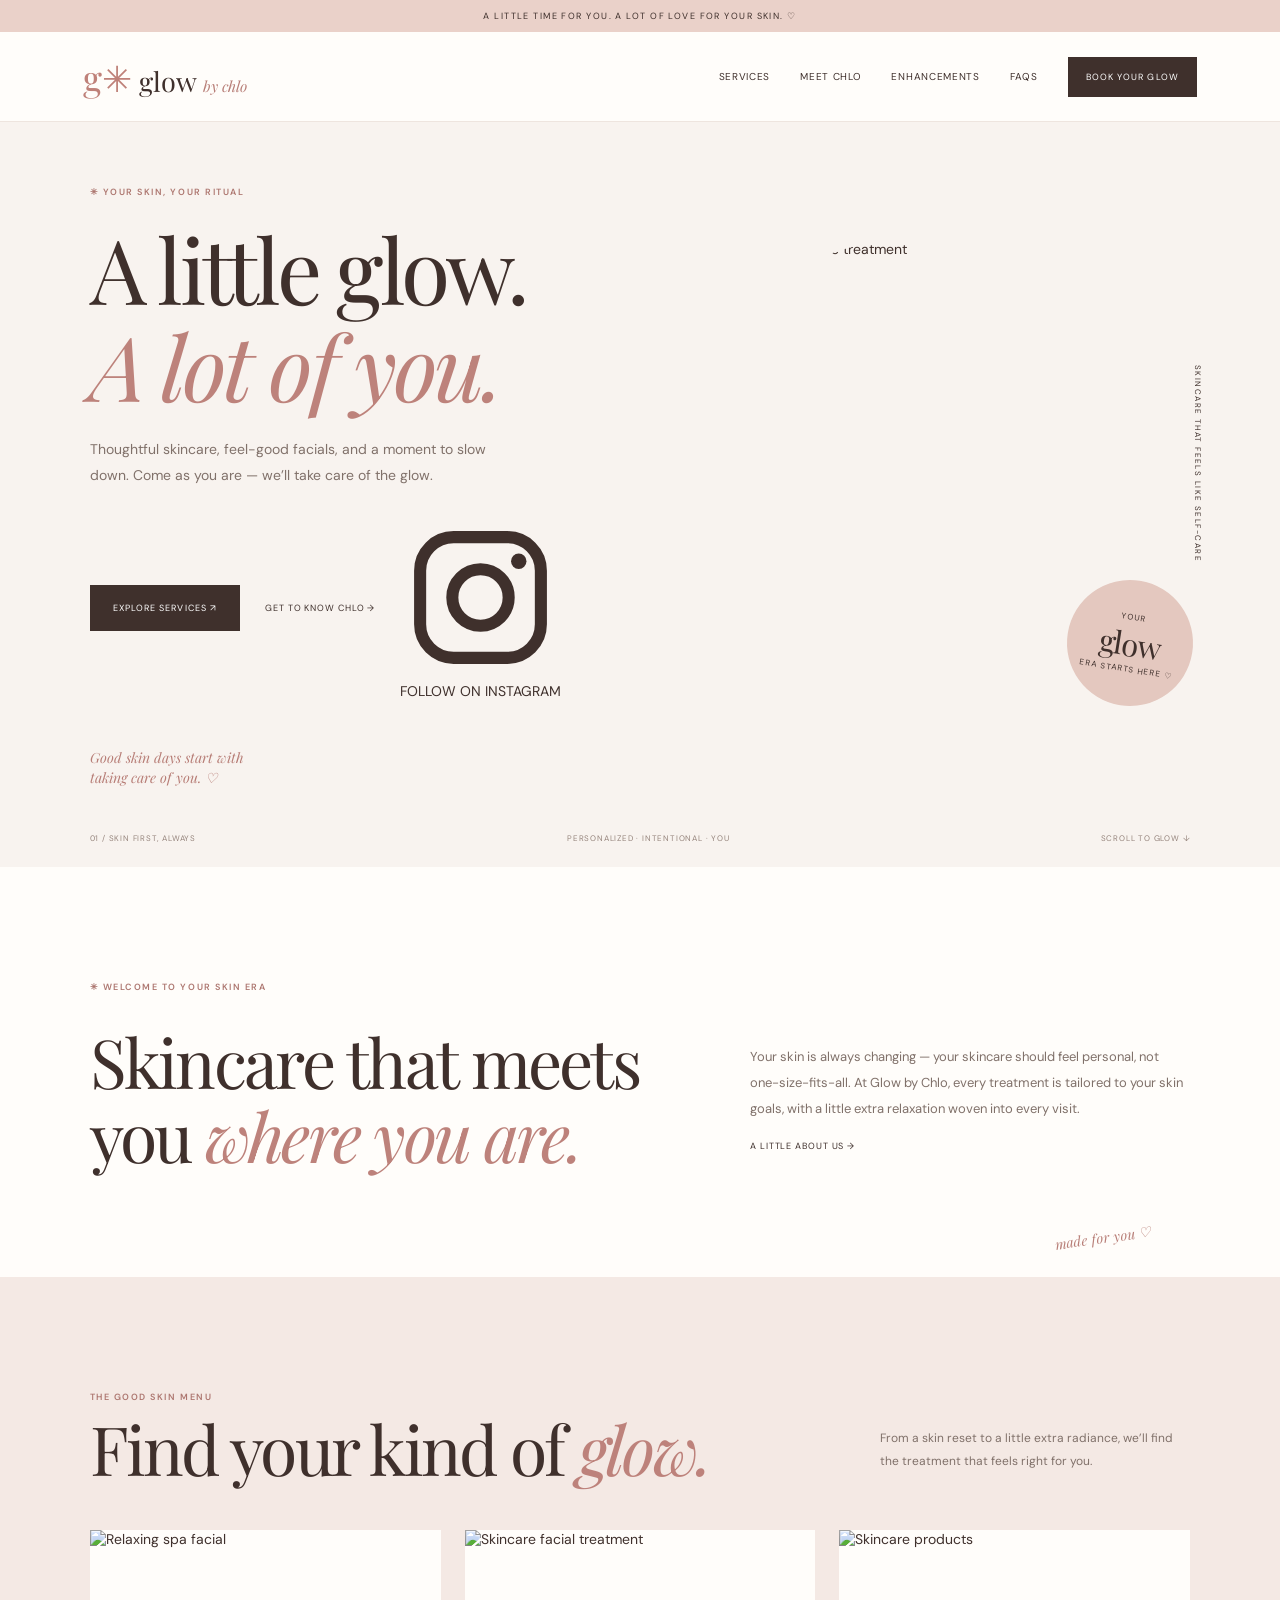
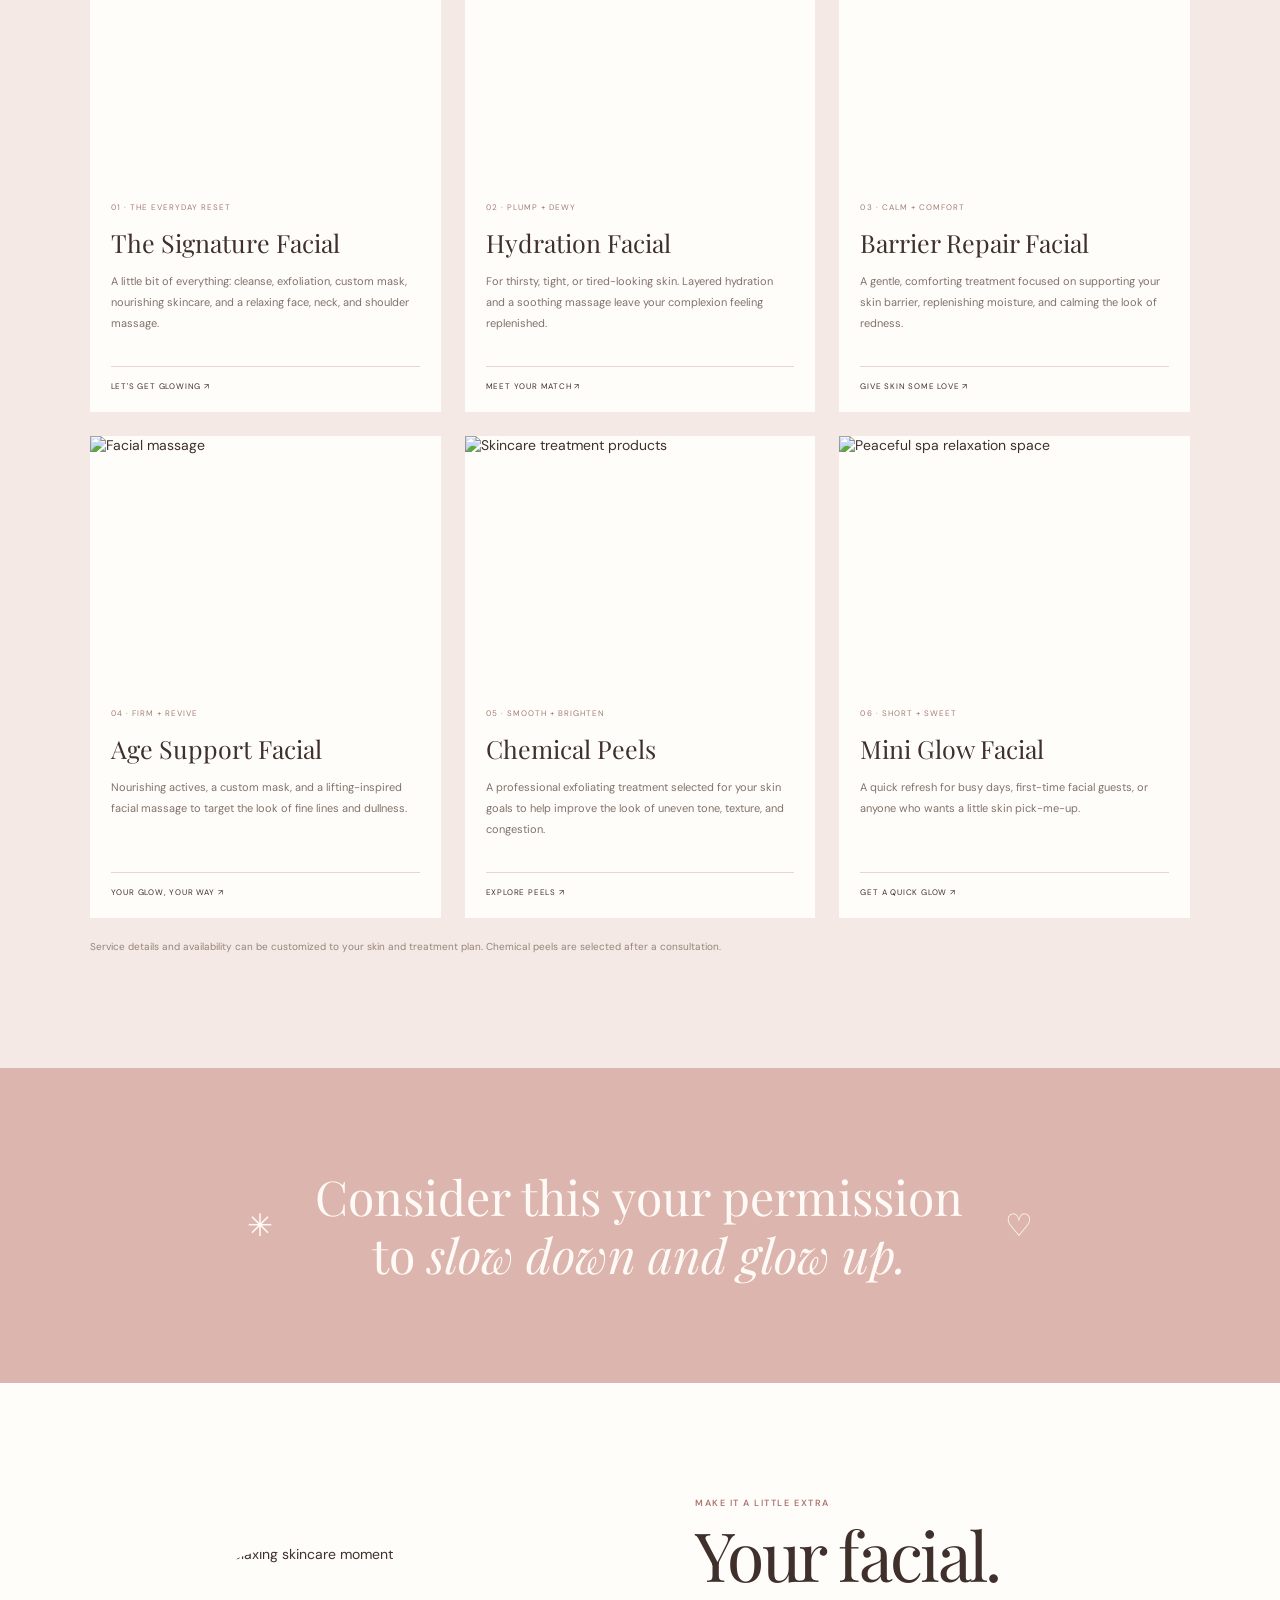
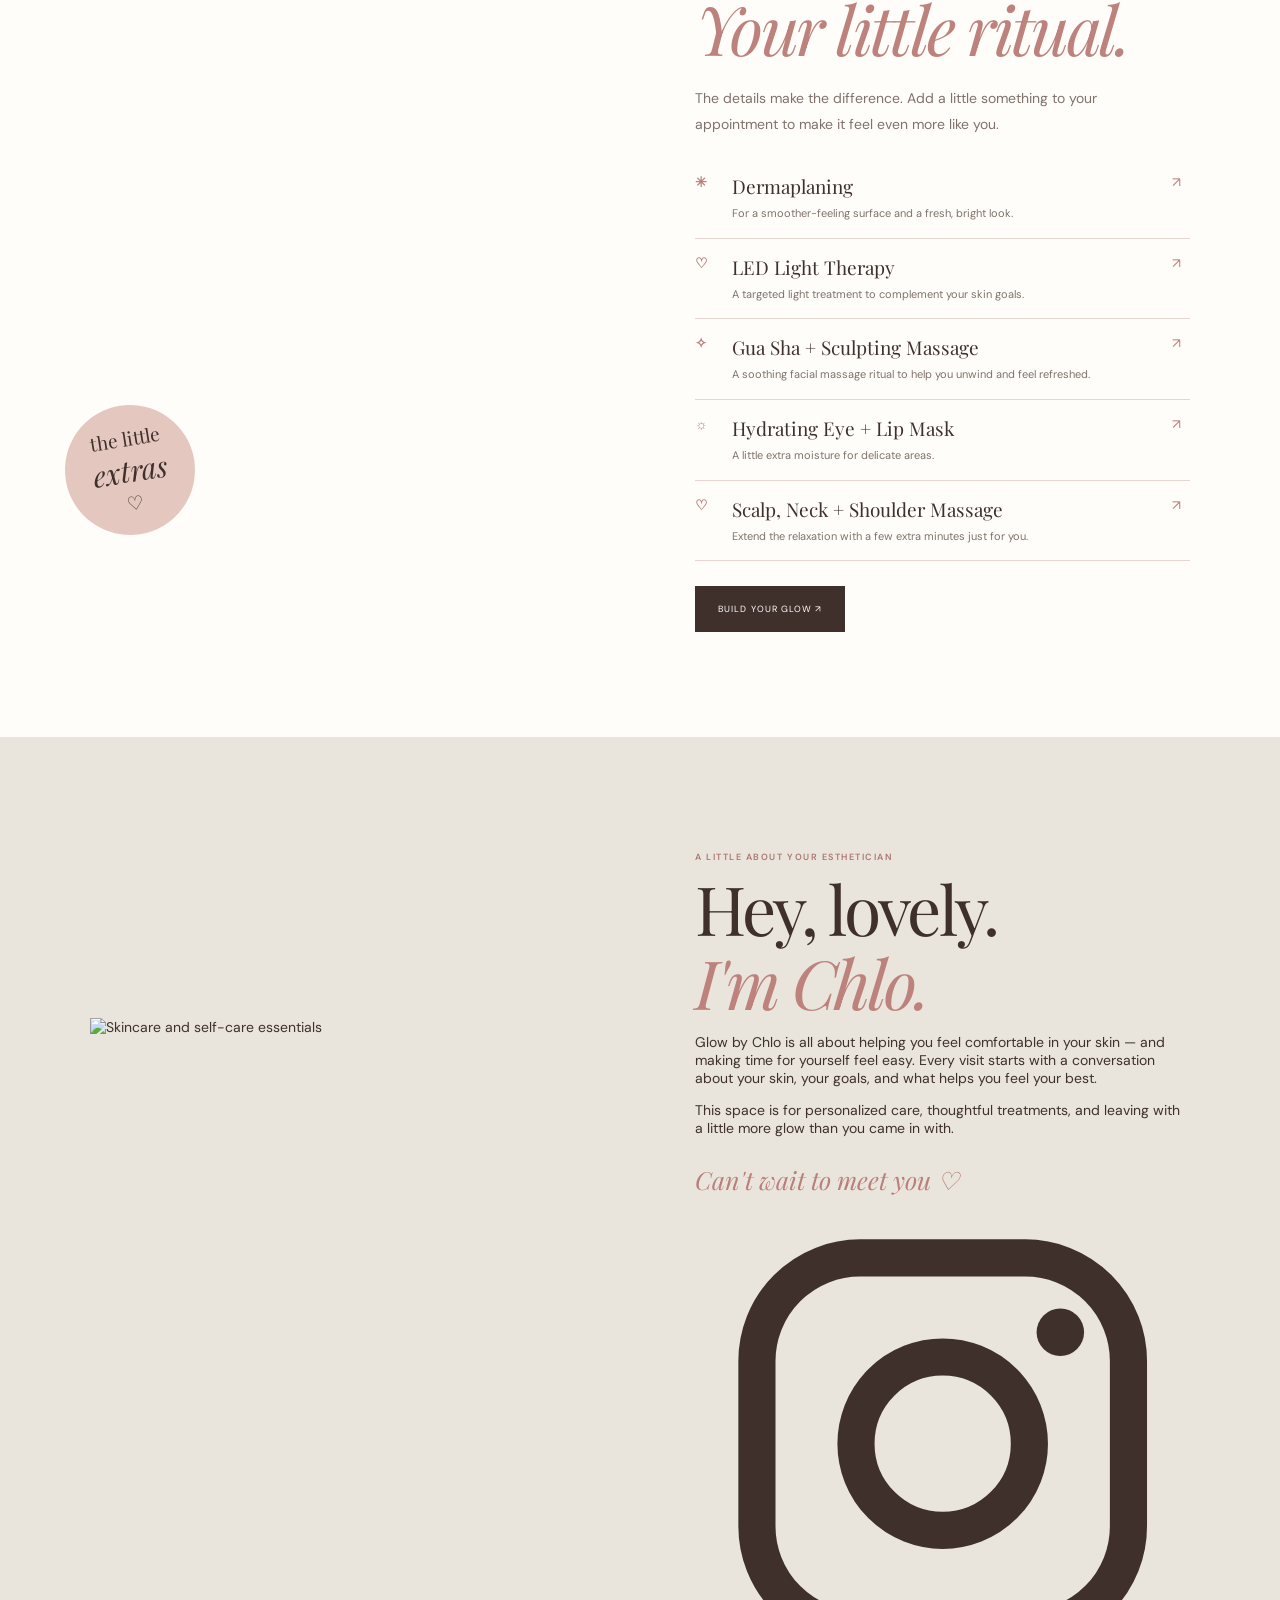
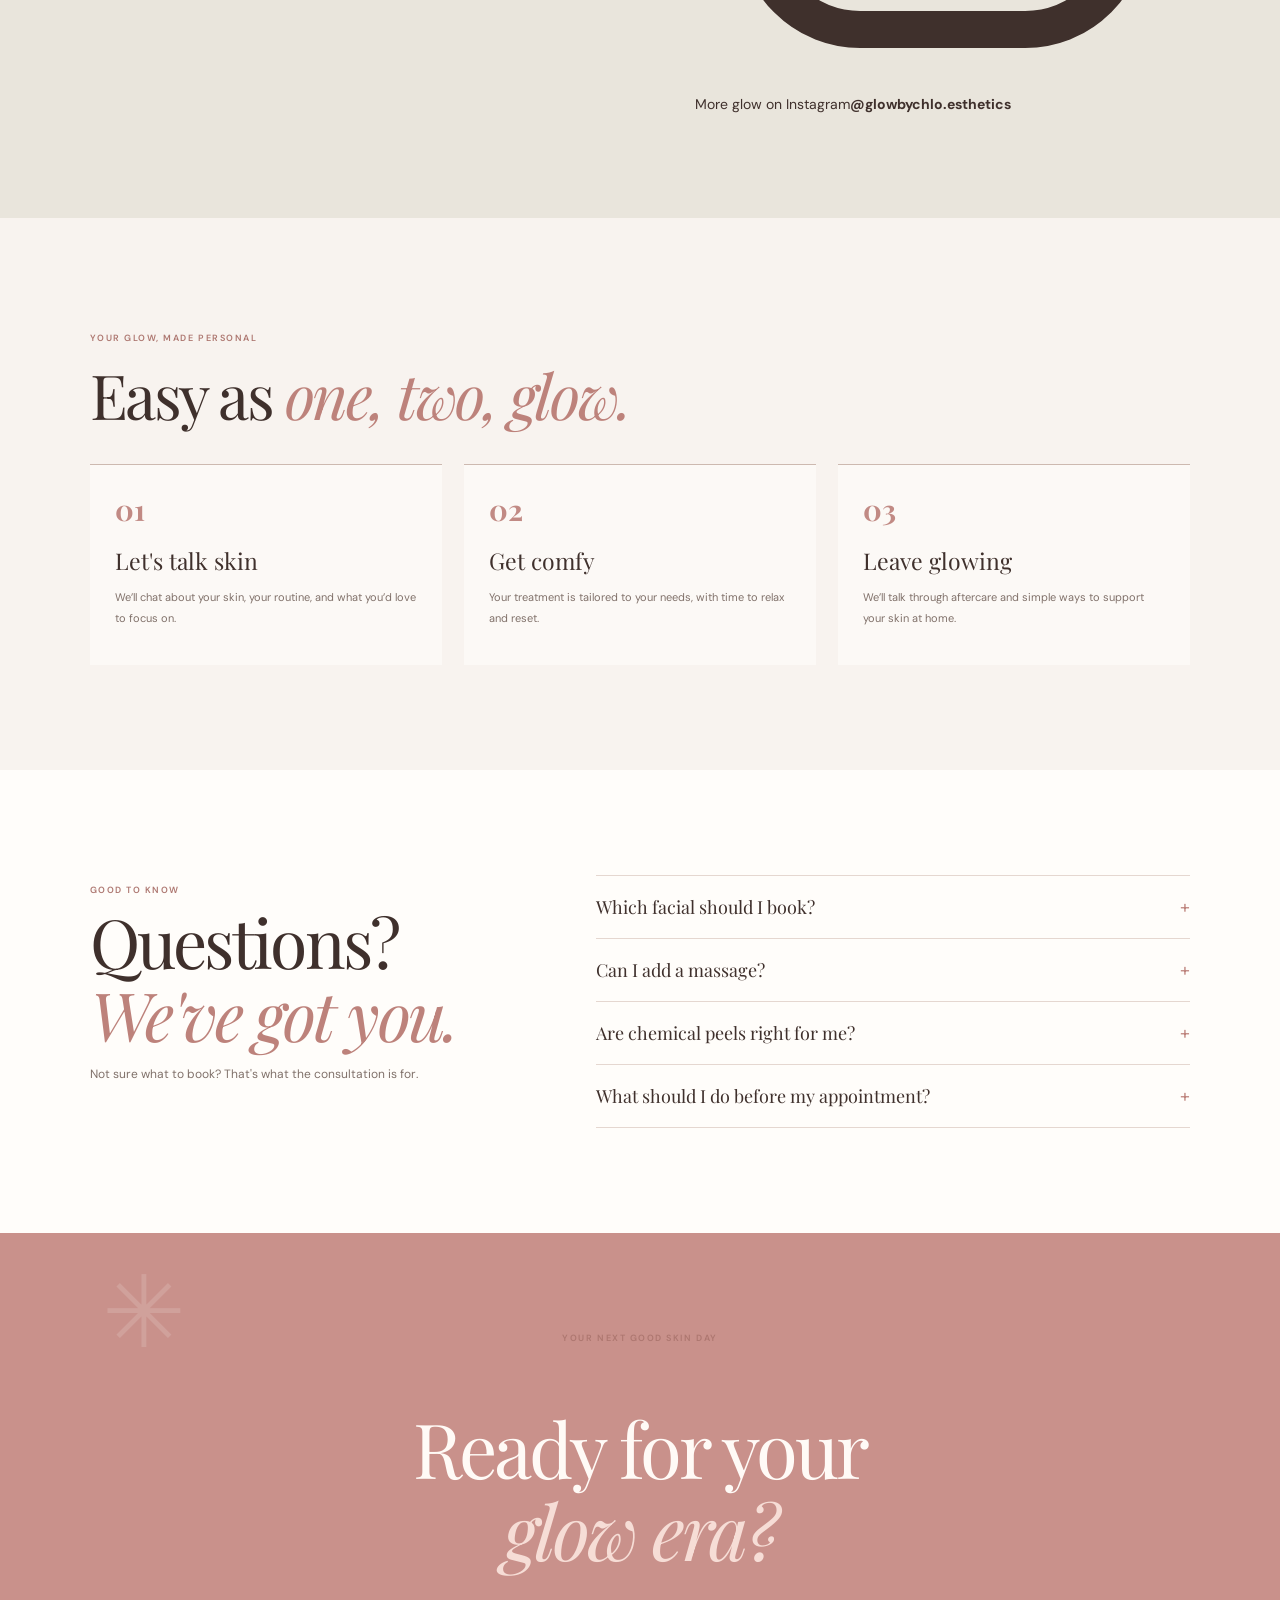
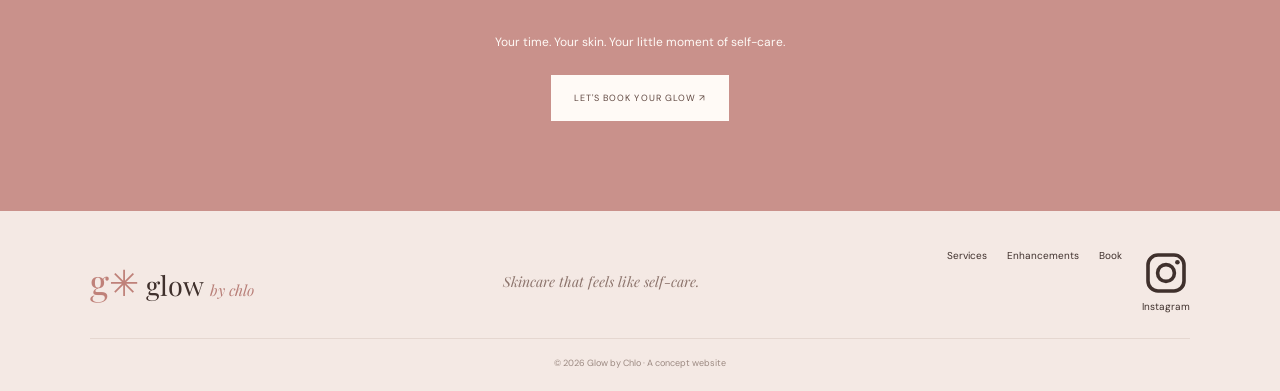
==== commit ddd3b4cb: "Add Glow by Chlo Instagram links across homepage" ====
--- a/index.html
+++ b/index.html
@@ -1,7 +1,7 @@
 <!doctype html>
 <html lang="en"><head><meta charset="utf-8"><meta name="viewport" content="width=device-width,initial-scale=1"><meta name="theme-color" content="#f8f3ef"><meta name="description" content="Glow by Chlo — personalized facials, skin treatments, and feel-good self-care."><title>Glow by Chlo | Skin, but make it glow</title><link rel="preconnect" href="https://fonts.googleapis.com"><link rel="preconnect" href="https://fonts.gstatic.com" crossorigin><link href="https://fonts.googleapis.com/css2?family=DM+Sans:wght@400;500;600;700&family=Playfair+Display:ital,wght@0,400;0,500;0,600;1,400;1,500&display=swap" rel="stylesheet"><link rel="stylesheet" href="styles.css"></head>
 <body><div class="announcement">A little time for you. A lot of love for your skin. ♡</div><header class="header"><a class="brand" href="#home"><span>g✳</span> glow <em>by chlo</em></a><button class="menu-toggle" aria-label="Toggle navigation" aria-expanded="false">☰</button><nav class="nav"><a href="#services">Services</a><a href="#about">Meet Chlo</a><a href="#enhancements">Enhancements</a><a href="#faq">FAQs</a><a class="btn btn-small" href="#book">BOOK YOUR GLOW</a></nav></header>
-<main><section class="hero" id="home"><div class="hero-copy"><p class="eyebrow">✳ YOUR SKIN, YOUR RITUAL</p><h1>A little glow.<br><em>A lot of you.</em></h1><p class="lead">Thoughtful skincare, feel-good facials, and a moment to slow down. Come as you are — we’ll take care of the glow.</p><div class="actions"><a class="btn" href="#services">EXPLORE SERVICES ↗</a><a class="text-link" href="#about">GET TO KNOW CHLO →</a></div><p class="handwritten">Good skin days start with<br><em>taking care of you.</em> ♡</p></div><div class="hero-visual"><img src="https://images.unsplash.com/photo-1570172619644-dfd03ed5d881?auto=format&fit=crop&w=1300&q=85" alt="Relaxing facial skincare treatment"><div class="sticker">YOUR<strong>glow</strong>ERA STARTS HERE ♡</div><span class="vertical">SKINCARE THAT FEELS LIKE SELF-CARE</span></div><div class="hero-foot"><span>01 / SKIN FIRST, ALWAYS</span><span>PERSONALIZED · INTENTIONAL · YOU</span><span>SCROLL TO GLOW ↓</span></div></section>
+<main><section class="hero" id="home"><div class="hero-copy"><p class="eyebrow">✳ YOUR SKIN, YOUR RITUAL</p><h1>A little glow.<br><em>A lot of you.</em></h1><p class="lead">Thoughtful skincare, feel-good facials, and a moment to slow down. Come as you are — we’ll take care of the glow.</p><div class="actions"><a class="btn" href="#services">EXPLORE SERVICES ↗</a><a class="text-link" href="#about">GET TO KNOW CHLO →</a><a class="instagram-link" href="https://www.instagram.com/glowbychlo.esthetics/" target="_blank" rel="noopener noreferrer" aria-label="Follow Glow by Chlo on Instagram"><svg viewBox="0 0 24 24" aria-hidden="true" focusable="false"><rect x="3" y="3" width="18" height="18" rx="5" fill="none" stroke="currentColor" stroke-width="1.8"/><circle cx="12" cy="12" r="4.2" fill="none" stroke="currentColor" stroke-width="1.8"/><circle cx="17.7" cy="6.6" r="1.15" fill="currentColor"/></svg><span>FOLLOW ON INSTAGRAM</span></a></div><p class="handwritten">Good skin days start with<br><em>taking care of you.</em> ♡</p></div><div class="hero-visual"><img src="https://images.unsplash.com/photo-1570172619644-dfd03ed5d881?auto=format&fit=crop&w=1300&q=85" alt="Relaxing facial skincare treatment"><div class="sticker">YOUR<strong>glow</strong>ERA STARTS HERE ♡</div><span class="vertical">SKINCARE THAT FEELS LIKE SELF-CARE</span></div><div class="hero-foot"><span>01 / SKIN FIRST, ALWAYS</span><span>PERSONALIZED · INTENTIONAL · YOU</span><span>SCROLL TO GLOW ↓</span></div></section>
 <section class="intro wrap"><p class="eyebrow">✳ WELCOME TO YOUR SKIN ERA</p><div class="intro-grid"><h2>Skincare that meets you <em>where you are.</em></h2><div><p>Your skin is always changing — your skincare should feel personal, not one-size-fits-all. At Glow by Chlo, every treatment is tailored to your skin goals, with a little extra relaxation woven into every visit.</p><a class="text-link" href="#about">A LITTLE ABOUT US →</a></div></div><span class="scribble">made for you ♡</span></section>
 <section class="services wrap" id="services"><div class="section-head"><div><p class="eyebrow">THE GOOD SKIN MENU</p><h2>Find your kind of <em>glow.</em></h2></div><p>From a skin reset to a little extra radiance, we’ll find the treatment that feels right for you.</p></div><div class="cards">
 <article class="card"><img src="https://images.unsplash.com/photo-1600334129128-685c5582fd35?auto=format&fit=crop&w=900&q=85" alt="Relaxing spa facial" loading="lazy"><div class="card-body"><small>01 · THE EVERYDAY RESET</small><h3>The Signature Facial</h3><p>A little bit of everything: cleanse, exfoliation, custom mask, nourishing skincare, and a relaxing face, neck, and shoulder massage.</p><a href="#book">LET'S GET GLOWING ↗</a></div></article>
@@ -12,8 +12,8 @@
 <article class="card"><img src="https://images.unsplash.com/photo-1540555700478-4be289fbecef?auto=format&fit=crop&w=900&q=85" alt="Peaceful spa relaxation space" loading="lazy"><div class="card-body"><small>06 · SHORT + SWEET</small><h3>Mini Glow Facial</h3><p>A quick refresh for busy days, first-time facial guests, or anyone who wants a little skin pick-me-up.</p><a href="#book">GET A QUICK GLOW ↗</a></div></article></div><p class="disclaimer">Service details and availability can be customized to your skin and treatment plan. Chemical peels are selected after a consultation.</p></section>
 <section class="quote"><span>✳</span><p>Consider this your permission<br>to <em>slow down and glow up.</em></p><span>♡</span></section>
 <section class="enhancements wrap" id="enhancements"><div class="enhance-photo"><img src="https://images.unsplash.com/photo-1515377905703-c4788e51af15?auto=format&fit=crop&w=1100&q=85" alt="Woman enjoying a relaxing skincare moment" loading="lazy"><div class="stamp">the little<br><em>extras</em> ♡</div></div><div><p class="eyebrow">MAKE IT A LITTLE EXTRA</p><h2>Your facial.<br><em>Your little ritual.</em></h2><p class="lead">The details make the difference. Add a little something to your appointment to make it feel even more like you.</p><div class="addon"><b>✳</b><div><h3>Dermaplaning</h3><p>For a smoother-feeling surface and a fresh, bright look.</p></div><span>↗</span></div><div class="addon"><b>♡</b><div><h3>LED Light Therapy</h3><p>A targeted light treatment to complement your skin goals.</p></div><span>↗</span></div><div class="addon"><b>✧</b><div><h3>Gua Sha + Sculpting Massage</h3><p>A soothing facial massage ritual to help you unwind and feel refreshed.</p></div><span>↗</span></div><div class="addon"><b>☼</b><div><h3>Hydrating Eye + Lip Mask</h3><p>A little extra moisture for delicate areas.</p></div><span>↗</span></div><div class="addon"><b>♡</b><div><h3>Scalp, Neck + Shoulder Massage</h3><p>Extend the relaxation with a few extra minutes just for you.</p></div><span>↗</span></div><a class="btn" href="#book">BUILD YOUR GLOW ↗</a></div></section>
-<section class="about wrap" id="about"><div class="about-photo"><img src="https://images.unsplash.com/photo-1619451334792-150fd785ee74?auto=format&fit=crop&w=1000&q=85" alt="Skincare and self-care essentials" loading="lazy"></div><div><p class="eyebrow">A LITTLE ABOUT YOUR ESTHETICIAN</p><h2>Hey, lovely.<br><em>I'm Chlo.</em></h2><p>Glow by Chlo is all about helping you feel comfortable in your skin — and making time for yourself feel easy. Every visit starts with a conversation about your skin, your goals, and what helps you feel your best.</p><p>This space is for personalized care, thoughtful treatments, and leaving with a little more glow than you came in with.</p><span class="signature">Can't wait to meet you ♡</span></div></section>
+<section class="about wrap" id="about"><div class="about-photo"><img src="https://images.unsplash.com/photo-1619451334792-150fd785ee74?auto=format&fit=crop&w=1000&q=85" alt="Skincare and self-care essentials" loading="lazy"></div><div><p class="eyebrow">A LITTLE ABOUT YOUR ESTHETICIAN</p><h2>Hey, lovely.<br><em>I'm Chlo.</em></h2><p>Glow by Chlo is all about helping you feel comfortable in your skin — and making time for yourself feel easy. Every visit starts with a conversation about your skin, your goals, and what helps you feel your best.</p><p>This space is for personalized care, thoughtful treatments, and leaving with a little more glow than you came in with.</p><span class="signature">Can't wait to meet you ♡</span><a class="instagram-badge" href="https://www.instagram.com/glowbychlo.esthetics/" target="_blank" rel="noopener noreferrer" aria-label="Visit Glow by Chlo's Instagram profile"><svg viewBox="0 0 24 24" aria-hidden="true" focusable="false"><rect x="3" y="3" width="18" height="18" rx="5" fill="none" stroke="currentColor" stroke-width="1.8"/><circle cx="12" cy="12" r="4.2" fill="none" stroke="currentColor" stroke-width="1.8"/><circle cx="17.7" cy="6.6" r="1.15" fill="currentColor"/></svg><span>More glow on Instagram<b>@glowbychlo.esthetics</b></span></a></div></section>
 <section class="process wrap"><p class="eyebrow">YOUR GLOW, MADE PERSONAL</p><h2>Easy as <em>one, two, glow.</em></h2><div class="steps"><article><b>01</b><h3>Let's talk skin</h3><p>We’ll chat about your skin, your routine, and what you’d love to focus on.</p></article><article><b>02</b><h3>Get comfy</h3><p>Your treatment is tailored to your needs, with time to relax and reset.</p></article><article><b>03</b><h3>Leave glowing</h3><p>We’ll talk through aftercare and simple ways to support your skin at home.</p></article></div></section>
 <section class="faq wrap" id="faq"><div><p class="eyebrow">GOOD TO KNOW</p><h2>Questions?<br><em>We've got you.</em></h2><p>Not sure what to book? That's what the consultation is for.</p></div><div class="faq-list"><details><summary>Which facial should I book? <span>+</span></summary><p>If you're unsure, start with the Signature Facial or reach out before booking. We'll choose a treatment based on your skin goals and current routine.</p></details><details><summary>Can I add a massage? <span>+</span></summary><p>Relaxing facial massage is included in facial experiences as appropriate. Neck, shoulder, and scalp massage may be available as add-ons.</p></details><details><summary>Are chemical peels right for me? <span>+</span></summary><p>Peels aren't right for every skin type or situation. A consultation helps determine suitability, preparation, and aftercare.</p></details><details><summary>What should I do before my appointment? <span>+</span></summary><p>Arrive with your skin goals and current skincare routine in mind. Share any sensitivities, medications, recent treatments, or skin concerns with your esthetician.</p></details></div></section>
 <section class="booking" id="book"><span class="flower">✳</span><p class="eyebrow">YOUR NEXT GOOD SKIN DAY</p><h2>Ready for your<br><em>glow era?</em></h2><p>Your time. Your skin. Your little moment of self-care.</p><a class="btn btn-light" href="booking.html">LET'S BOOK YOUR GLOW ↗</a></section></main>
-<footer><a class="brand" href="#home"><span>g✳</span> glow <em>by chlo</em></a><p>Skincare that feels like self-care.</p><div><a href="#services">Services</a><a href="#enhancements">Enhancements</a><a href="#book">Book</a></div><small>© <span id="year"></span> Glow by Chlo · A concept website</small></footer><script src="script.js"></script></body></html>+<footer><a class="brand" href="#home"><span>g✳</span> glow <em>by chlo</em></a><p>Skincare that feels like self-care.</p><div><a href="#services">Services</a><a href="#enhancements">Enhancements</a><a href="#book">Book</a><a class="footer-instagram" href="https://www.instagram.com/glowbychlo.esthetics/" target="_blank" rel="noopener noreferrer" aria-label="Glow by Chlo on Instagram"><svg viewBox="0 0 24 24" aria-hidden="true" focusable="false"><rect x="3" y="3" width="18" height="18" rx="5" fill="none" stroke="currentColor" stroke-width="1.8"/><circle cx="12" cy="12" r="4.2" fill="none" stroke="currentColor" stroke-width="1.8"/><circle cx="17.7" cy="6.6" r="1.15" fill="currentColor"/></svg><span>Instagram</span></a></div><small>© <span id="year"></span> Glow by Chlo · A concept website</small></footer><script src="script.js"></script></body></html>
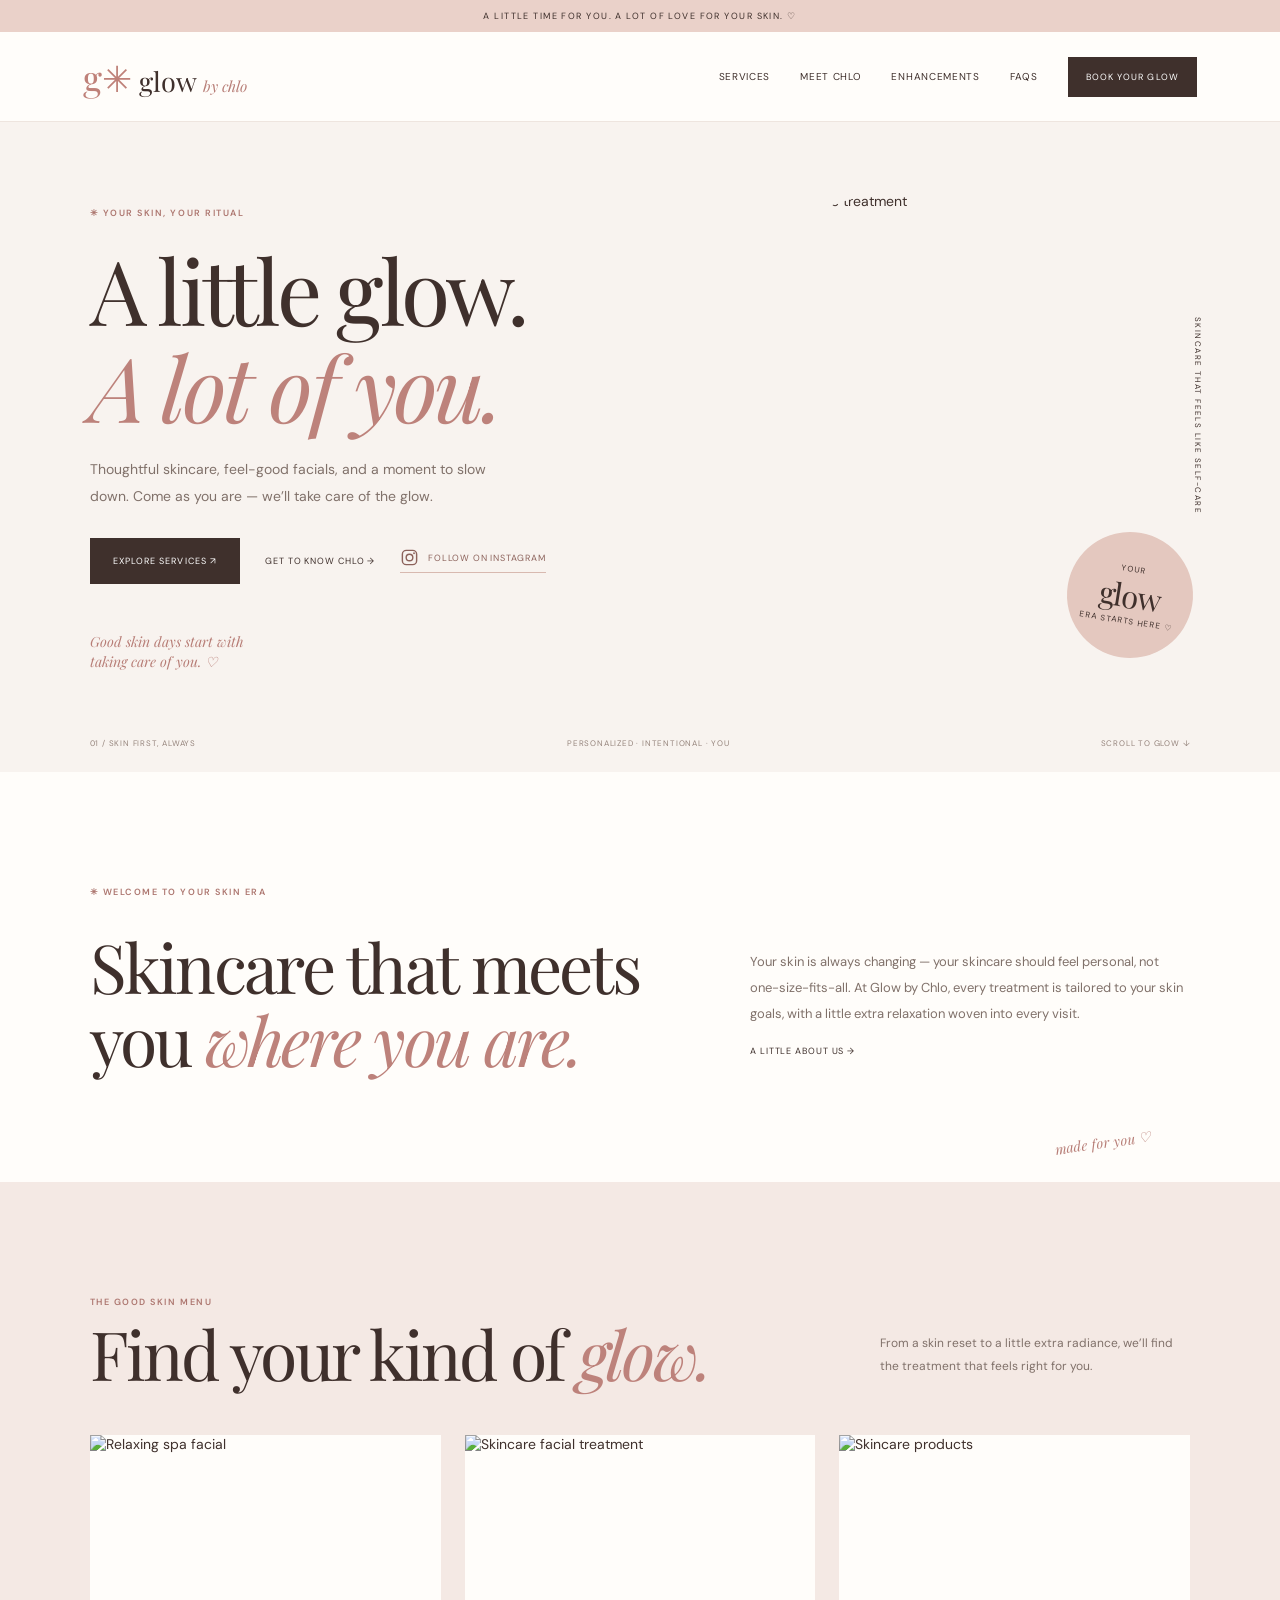
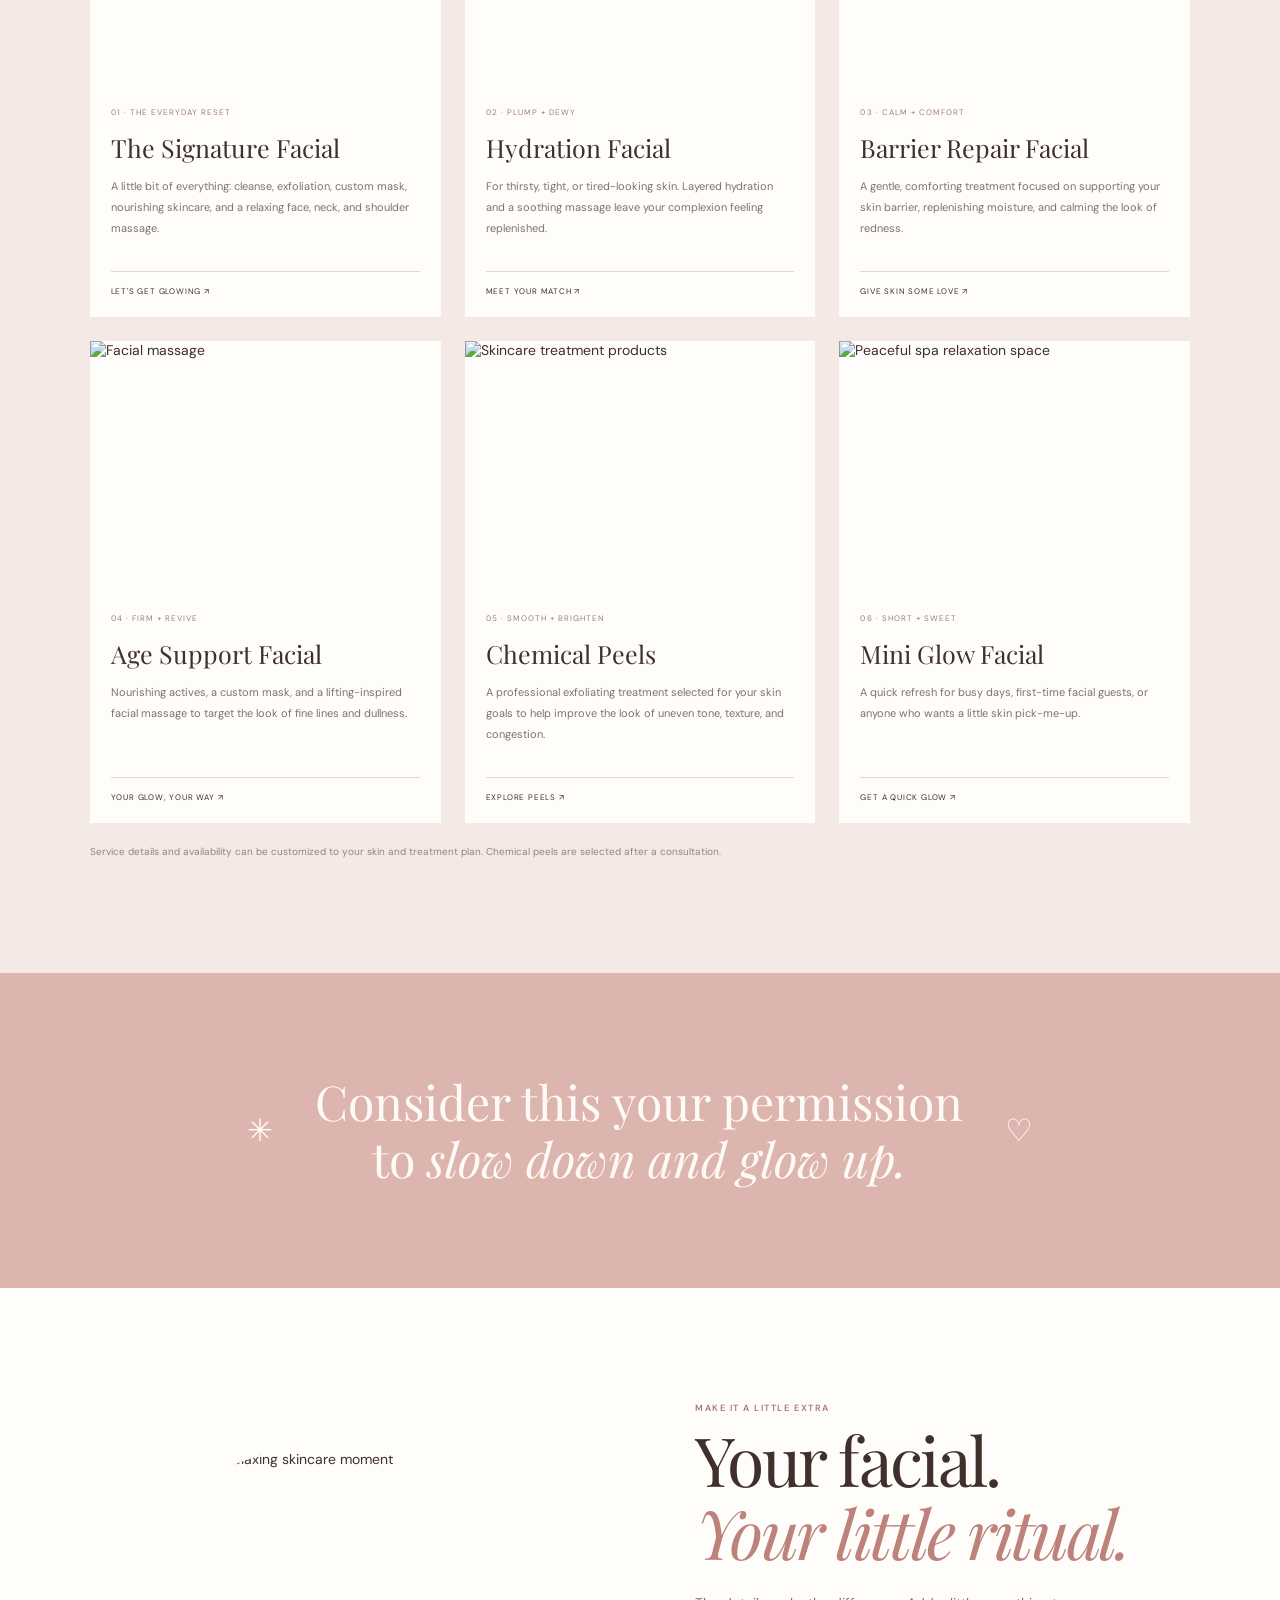
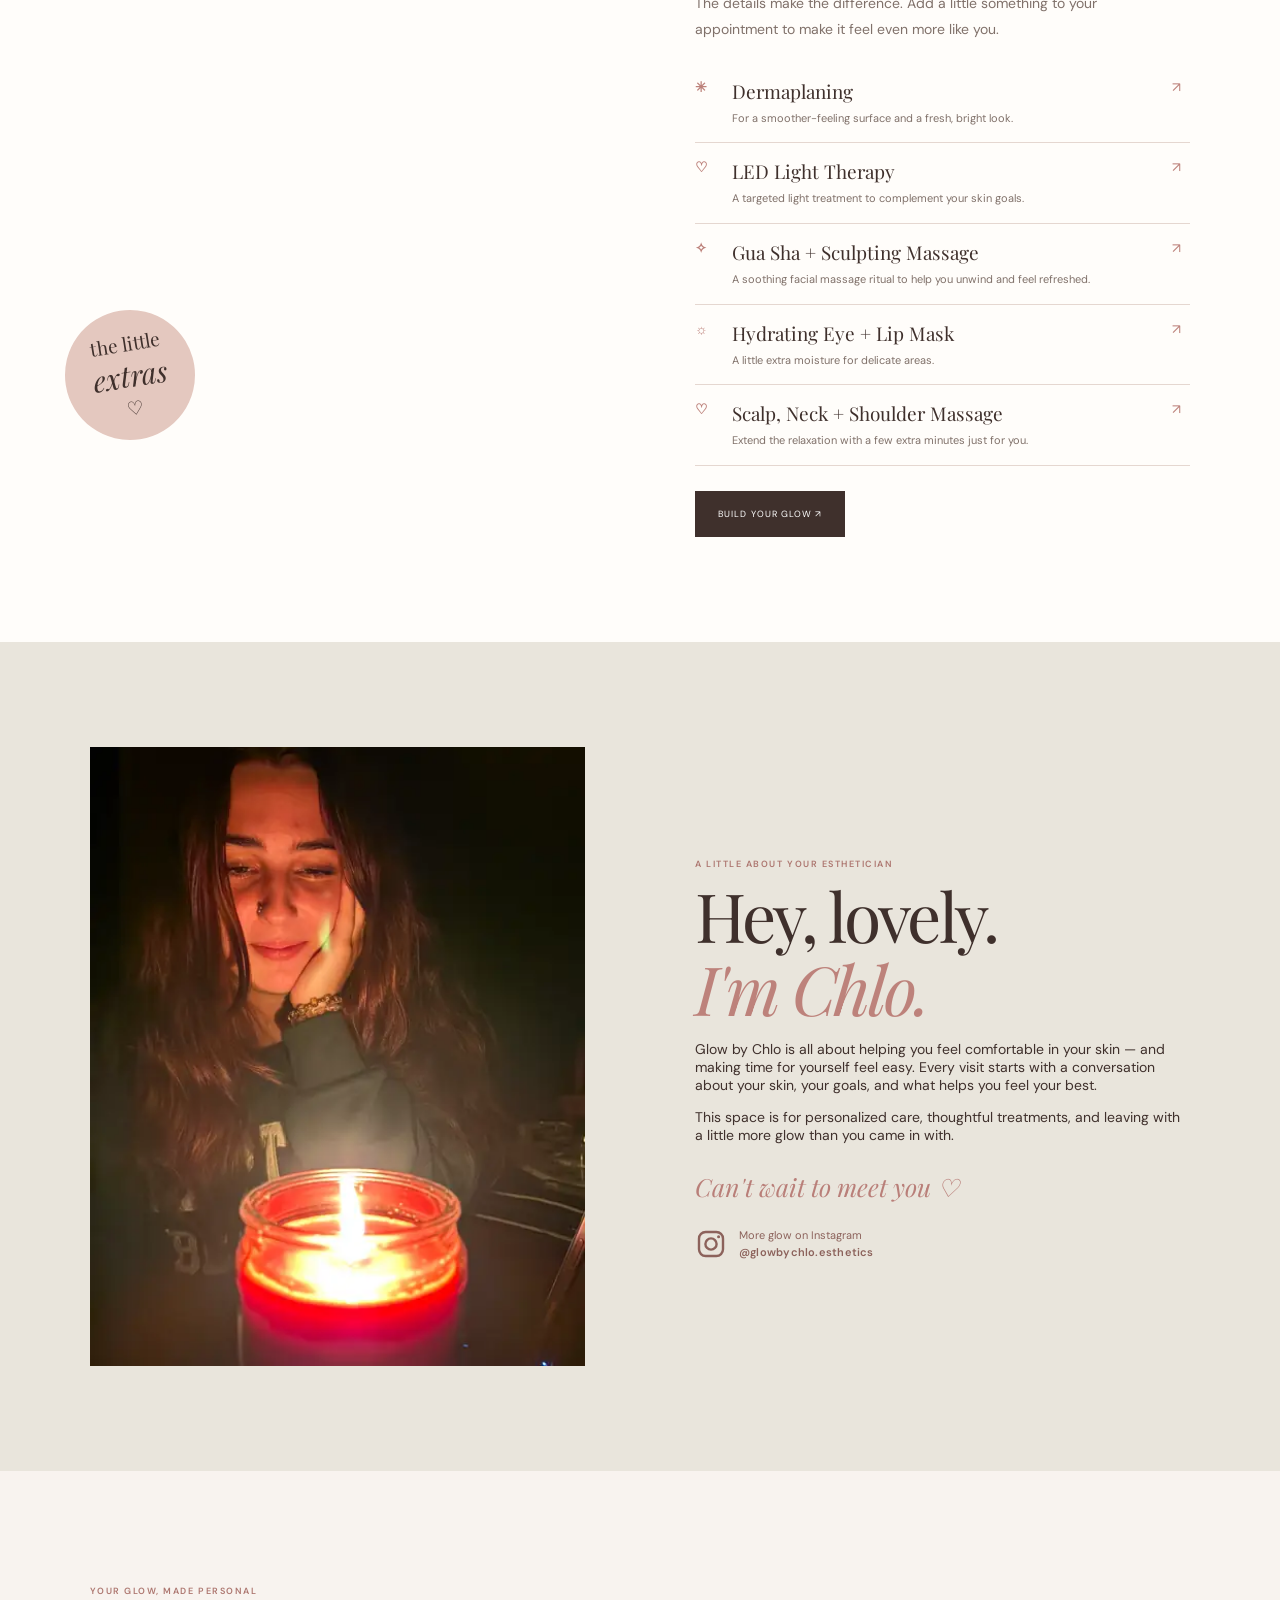
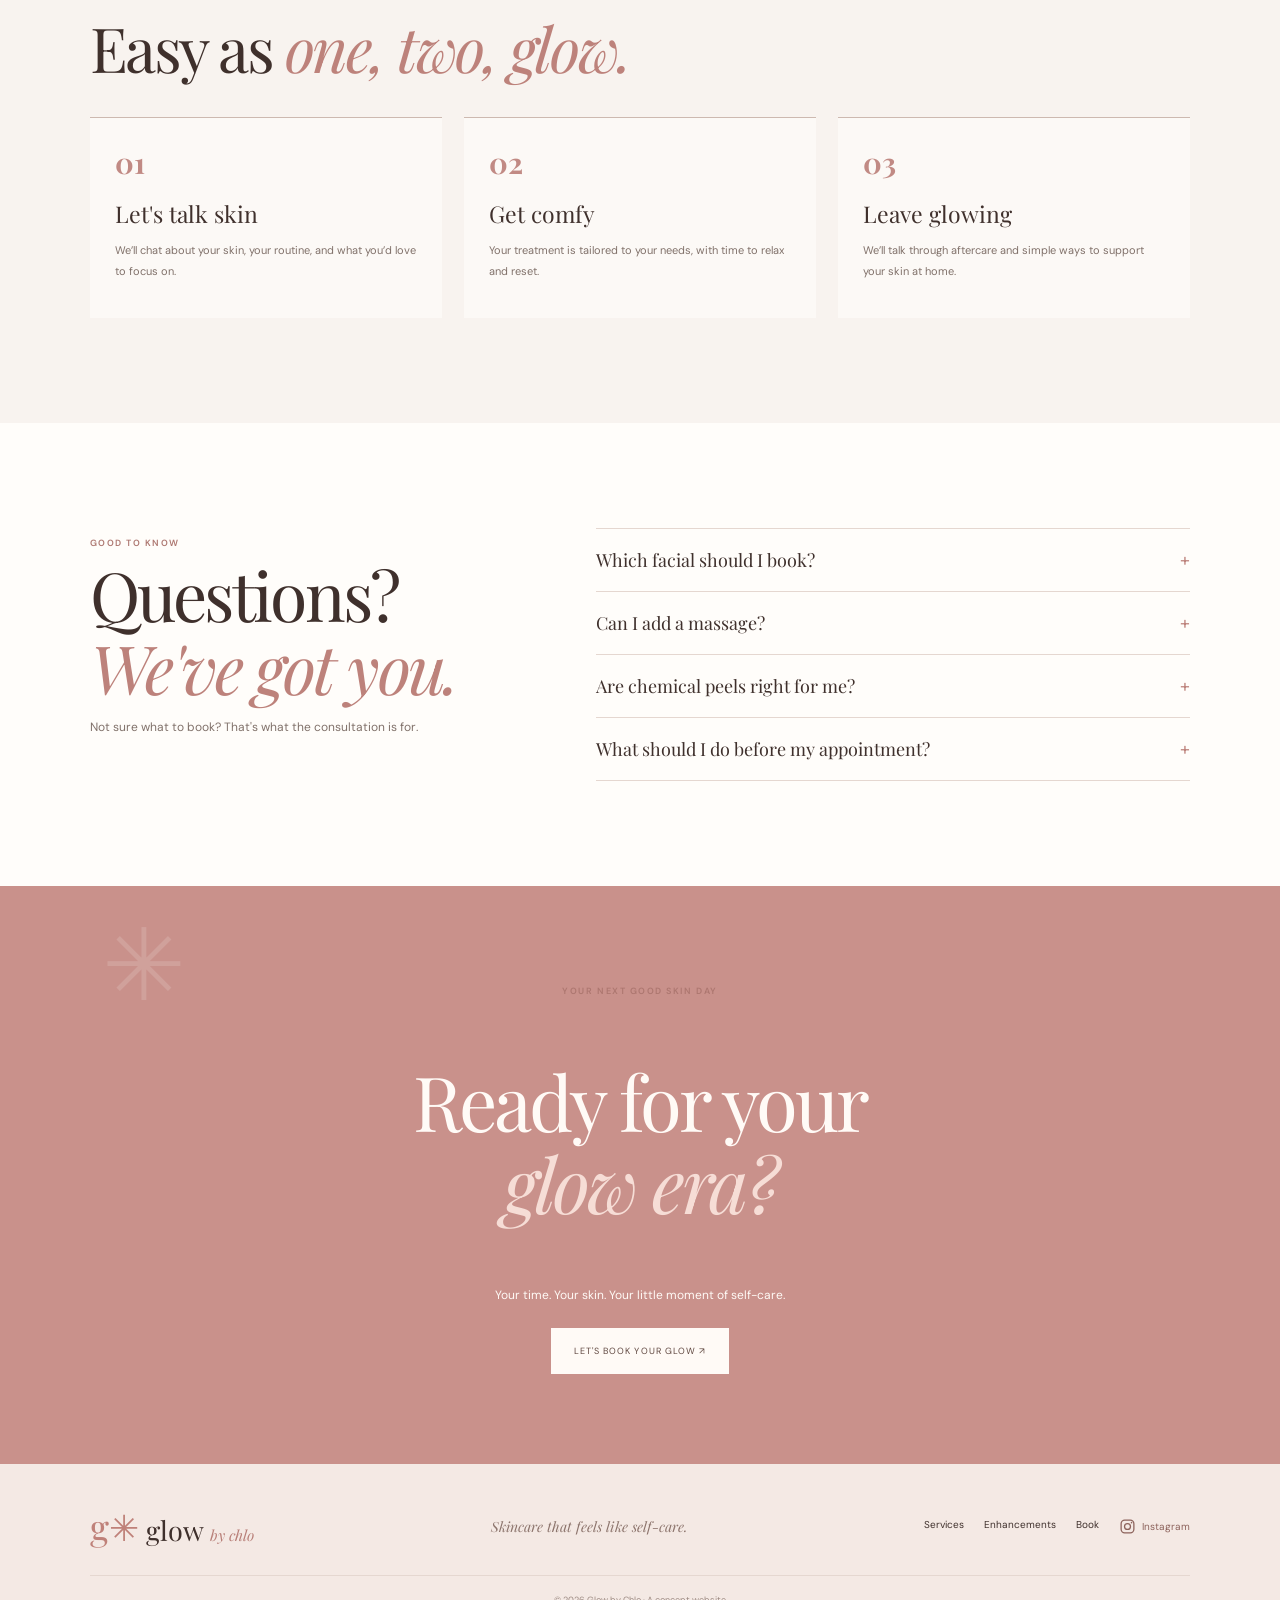
==== commit 63d73ada: "Use cropped Chlo portrait in Meet Chlo section" ====
--- a/index.html
+++ b/index.html
@@ -12,7 +12,7 @@
 <article class="card"><img src="https://images.unsplash.com/photo-1540555700478-4be289fbecef?auto=format&fit=crop&w=900&q=85" alt="Peaceful spa relaxation space" loading="lazy"><div class="card-body"><small>06 · SHORT + SWEET</small><h3>Mini Glow Facial</h3><p>A quick refresh for busy days, first-time facial guests, or anyone who wants a little skin pick-me-up.</p><a href="#book">GET A QUICK GLOW ↗</a></div></article></div><p class="disclaimer">Service details and availability can be customized to your skin and treatment plan. Chemical peels are selected after a consultation.</p></section>
 <section class="quote"><span>✳</span><p>Consider this your permission<br>to <em>slow down and glow up.</em></p><span>♡</span></section>
 <section class="enhancements wrap" id="enhancements"><div class="enhance-photo"><img src="https://images.unsplash.com/photo-1515377905703-c4788e51af15?auto=format&fit=crop&w=1100&q=85" alt="Woman enjoying a relaxing skincare moment" loading="lazy"><div class="stamp">the little<br><em>extras</em> ♡</div></div><div><p class="eyebrow">MAKE IT A LITTLE EXTRA</p><h2>Your facial.<br><em>Your little ritual.</em></h2><p class="lead">The details make the difference. Add a little something to your appointment to make it feel even more like you.</p><div class="addon"><b>✳</b><div><h3>Dermaplaning</h3><p>For a smoother-feeling surface and a fresh, bright look.</p></div><span>↗</span></div><div class="addon"><b>♡</b><div><h3>LED Light Therapy</h3><p>A targeted light treatment to complement your skin goals.</p></div><span>↗</span></div><div class="addon"><b>✧</b><div><h3>Gua Sha + Sculpting Massage</h3><p>A soothing facial massage ritual to help you unwind and feel refreshed.</p></div><span>↗</span></div><div class="addon"><b>☼</b><div><h3>Hydrating Eye + Lip Mask</h3><p>A little extra moisture for delicate areas.</p></div><span>↗</span></div><div class="addon"><b>♡</b><div><h3>Scalp, Neck + Shoulder Massage</h3><p>Extend the relaxation with a few extra minutes just for you.</p></div><span>↗</span></div><a class="btn" href="#book">BUILD YOUR GLOW ↗</a></div></section>
-<section class="about wrap" id="about"><div class="about-photo"><img src="https://images.unsplash.com/photo-1619451334792-150fd785ee74?auto=format&fit=crop&w=1000&q=85" alt="Skincare and self-care essentials" loading="lazy"></div><div><p class="eyebrow">A LITTLE ABOUT YOUR ESTHETICIAN</p><h2>Hey, lovely.<br><em>I'm Chlo.</em></h2><p>Glow by Chlo is all about helping you feel comfortable in your skin — and making time for yourself feel easy. Every visit starts with a conversation about your skin, your goals, and what helps you feel your best.</p><p>This space is for personalized care, thoughtful treatments, and leaving with a little more glow than you came in with.</p><span class="signature">Can't wait to meet you ♡</span><a class="instagram-badge" href="https://www.instagram.com/glowbychlo.esthetics/" target="_blank" rel="noopener noreferrer" aria-label="Visit Glow by Chlo's Instagram profile"><svg viewBox="0 0 24 24" aria-hidden="true" focusable="false"><rect x="3" y="3" width="18" height="18" rx="5" fill="none" stroke="currentColor" stroke-width="1.8"/><circle cx="12" cy="12" r="4.2" fill="none" stroke="currentColor" stroke-width="1.8"/><circle cx="17.7" cy="6.6" r="1.15" fill="currentColor"/></svg><span>More glow on Instagram<b>@glowbychlo.esthetics</b></span></a></div></section>
+<section class="about wrap" id="about"><div class="about-photo"><img src="images/chlo-portrait.webp" alt="Chlo relaxing by candlelight" loading="lazy"></div><div><p class="eyebrow">A LITTLE ABOUT YOUR ESTHETICIAN</p><h2>Hey, lovely.<br><em>I'm Chlo.</em></h2><p>Glow by Chlo is all about helping you feel comfortable in your skin — and making time for yourself feel easy. Every visit starts with a conversation about your skin, your goals, and what helps you feel your best.</p><p>This space is for personalized care, thoughtful treatments, and leaving with a little more glow than you came in with.</p><span class="signature">Can't wait to meet you ♡</span><a class="instagram-badge" href="https://www.instagram.com/glowbychlo.esthetics/" target="_blank" rel="noopener noreferrer" aria-label="Visit Glow by Chlo's Instagram profile"><svg viewBox="0 0 24 24" aria-hidden="true" focusable="false"><rect x="3" y="3" width="18" height="18" rx="5" fill="none" stroke="currentColor" stroke-width="1.8"/><circle cx="12" cy="12" r="4.2" fill="none" stroke="currentColor" stroke-width="1.8"/><circle cx="17.7" cy="6.6" r="1.15" fill="currentColor"/></svg><span>More glow on Instagram<b>@glowbychlo.esthetics</b></span></a></div></section>
 <section class="process wrap"><p class="eyebrow">YOUR GLOW, MADE PERSONAL</p><h2>Easy as <em>one, two, glow.</em></h2><div class="steps"><article><b>01</b><h3>Let's talk skin</h3><p>We’ll chat about your skin, your routine, and what you’d love to focus on.</p></article><article><b>02</b><h3>Get comfy</h3><p>Your treatment is tailored to your needs, with time to relax and reset.</p></article><article><b>03</b><h3>Leave glowing</h3><p>We’ll talk through aftercare and simple ways to support your skin at home.</p></article></div></section>
 <section class="faq wrap" id="faq"><div><p class="eyebrow">GOOD TO KNOW</p><h2>Questions?<br><em>We've got you.</em></h2><p>Not sure what to book? That's what the consultation is for.</p></div><div class="faq-list"><details><summary>Which facial should I book? <span>+</span></summary><p>If you're unsure, start with the Signature Facial or reach out before booking. We'll choose a treatment based on your skin goals and current routine.</p></details><details><summary>Can I add a massage? <span>+</span></summary><p>Relaxing facial massage is included in facial experiences as appropriate. Neck, shoulder, and scalp massage may be available as add-ons.</p></details><details><summary>Are chemical peels right for me? <span>+</span></summary><p>Peels aren't right for every skin type or situation. A consultation helps determine suitability, preparation, and aftercare.</p></details><details><summary>What should I do before my appointment? <span>+</span></summary><p>Arrive with your skin goals and current skincare routine in mind. Share any sensitivities, medications, recent treatments, or skin concerns with your esthetician.</p></details></div></section>
 <section class="booking" id="book"><span class="flower">✳</span><p class="eyebrow">YOUR NEXT GOOD SKIN DAY</p><h2>Ready for your<br><em>glow era?</em></h2><p>Your time. Your skin. Your little moment of self-care.</p><a class="btn btn-light" href="booking.html">LET'S BOOK YOUR GLOW ↗</a></section></main>
--- a/styles.css
+++ b/styles.css
@@ -1 +1,18 @@
-:root{--paper:#fffdfa;--cream:#f8f3ef;--rose:#dcb6ae;--pink:#f4e9e4;--ink:#3f302c;--muted:#80716a;--line:#e5d7d0;--serif:"Playfair Display",Georgia,serif;--sans:"DM Sans",Arial,sans-serif}*{box-sizing:border-box}html{scroll-behavior:smooth}body{margin:0;background:var(--paper);color:var(--ink);font-family:var(--sans);font-size:14px}img{display:block;width:100%;height:100%;object-fit:cover}a{color:inherit;text-decoration:none}.announcement{text-align:center;background:#ead1c9;padding:10px;font-size:9px;letter-spacing:.16em;text-transform:uppercase}.header{height:90px;display:flex;align-items:center;justify-content:space-between;padding:0 6.5%;position:sticky;top:0;background:rgba(255,253,250,.96);z-index:5;border-bottom:1px solid #eee5df}.brand{font-family:var(--serif);font-size:27px;white-space:nowrap}.brand span{font-size:36px;color:#bf8179}.brand em{font-size:15px;color:#b87f78}.nav{display:flex;align-items:center;gap:30px;font-size:10px;letter-spacing:.07em;text-transform:uppercase}.nav a:not(.btn):hover,.text-link:hover{color:#b87f78}.btn{display:inline-flex;align-items:center;justify-content:center;background:var(--ink);color:white;padding:17px 23px;font-size:9px;letter-spacing:.12em;transition:.2s}.btn:hover{background:#a86f68}.btn-small{padding:14px 18px}.menu-toggle{display:none;background:none;border:0;font-size:23px;color:var(--ink)}.hero{min-height:650px;background:var(--cream);padding:55px 7% 65px;display:grid;grid-template-columns:1fr 1fr;gap:6%;align-items:center;position:relative}.hero-copy{max-width:540px}.eyebrow{font-size:9px;letter-spacing:.17em;color:#ad7770;font-weight:600;text-transform:uppercase}.hero h1,h2{font-family:var(--serif);font-weight:400;letter-spacing:-.04em;line-height:1.08}.hero h1{font-size:clamp(60px,7vw,94px);margin:22px 0}.hero h1 em,h2 em{color:#bd827b;font-weight:400}.lead{color:var(--muted);line-height:1.9;max-width:430px}.actions{display:flex;align-items:center;gap:25px;margin-top:28px}.text-link{font-size:9px;letter-spacing:.1em}.handwritten{font-family:var(--serif);font-style:italic;color:#b77d76;line-height:1.45;margin-top:48px}.hero-visual{height:500px;position:relative;padding:0 25px 0 0}.hero-visual>img{border-radius:48% 48% 2px 2px}.sticker{position:absolute;right:-3px;bottom:34px;border-radius:50%;background:#e4c8bf;width:126px;height:126px;display:flex;flex-direction:column;align-items:center;justify-content:center;font-size:8px;letter-spacing:.12em;transform:rotate(9deg)}.sticker strong{font-family:var(--serif);font-weight:400;font-size:31px;letter-spacing:-.04em}.vertical{position:absolute;right:-13px;top:25%;writing-mode:vertical-rl;font-size:8px;letter-spacing:.18em}.hero-foot{position:absolute;bottom:24px;left:7%;right:7%;display:flex;justify-content:space-between;font-size:8px;letter-spacing:.1em;color:#95847c}.wrap{padding:105px 7%}.intro{position:relative}.intro>.eyebrow{margin-bottom:32px}.intro-grid{display:grid;grid-template-columns:1fr .8fr;gap:10%;align-items:center}.intro h2,.section-head h2,.enhancements h2,.about h2,.faq h2{font-size:clamp(45px,5.3vw,68px);margin:0}.intro-grid>div p{font-size:13px;line-height:2;color:var(--muted);margin-top:0}.scribble{position:absolute;right:10%;bottom:30px;color:#b87f78;font-family:var(--serif);font-style:italic;transform:rotate(-8deg)}.services{background:var(--pink)}.section-head{display:flex;align-items:end;justify-content:space-between;gap:35px;margin-bottom:45px}.section-head>p{max-width:310px;color:var(--muted);font-size:12px;line-height:1.9}.cards{display:grid;grid-template-columns:repeat(3,minmax(0,1fr));gap:24px}.card{background:var(--paper);min-width:0}.card>img{height:245px}.card-body{padding:21px}.card-body small{font-size:8px;letter-spacing:.13em;color:#a27d74}.card h3,.addon h3,.steps h3{font-family:var(--serif);font-weight:400}.card h3{font-size:25px;margin:12px 0}.card p{font-size:11px;line-height:1.9;color:var(--muted);min-height:84px}.card-body>a{display:flex;justify-content:space-between;border-top:1px solid var(--line);padding-top:14px;font-size:8px;letter-spacing:.1em}.disclaimer{font-size:10px;color:#95847c;margin-top:22px}.quote{display:flex;justify-content:center;align-items:center;gap:42px;text-align:center;background:var(--rose);color:#fffaf6;padding:52px 5%}.quote p{font-family:var(--serif);font-size:clamp(30px,4vw,48px);line-height:1.2}.quote em{font-weight:400}.quote span{font-size:31px}.enhancements{display:grid;grid-template-columns:1fr 1fr;gap:10%;align-items:center}.enhance-photo{height:630px;position:relative;padding-right:24px}.enhance-photo img{border-radius:45% 45% 2px 2px}.stamp{position:absolute;bottom:40px;left:-25px;border-radius:50%;background:#e4c8bf;width:130px;height:130px;display:flex;flex-direction:column;align-items:center;justify-content:center;font-family:var(--serif);font-size:19px;transform:rotate(-9deg)}.stamp em{font-size:29px}.enhancements .lead{margin:20px 0}.addon{display:grid;grid-template-columns:25px 1fr 18px;gap:12px;padding:15px 0;border-bottom:1px solid var(--line);align-items:start}.addon>b,.addon>span{color:#bd827b}.addon h3{font-size:19px;margin:0 0 5px}.addon p{font-size:11px;color:var(--muted);line-height:1.7;margin:0}.enhancements .btn{margin-top:25px}.about{background:#e9e5dc;display:grid;grid-template-columns:1fr 1fr;gap:10%;align-items:center}.about-photo{height:520px}.about-copy p:not(.eyebrow){font-size:12px;line-height:2;color:var(--muted)}.signature{display:block;font-family:var(--serif);font-style:italic;font-size:25px;color:#b97f79;margin-top:26px}.process{background:var(--cream)}.process>h2{font-size:clamp(42px,5vw,62px);margin:18px 0 35px}.steps{display:grid;grid-template-columns:repeat(3,1fr);gap:22px}.steps article{padding:25px;background:rgba(255,253,250,.65);border-top:1px solid #cdb9b0}.steps b{font-family:var(--serif);font-size:29px;color:#c18a84}.steps h3{font-size:23px;margin:17px 0 9px}.steps p{font-size:11px;line-height:1.9;color:var(--muted)}.faq{display:grid;grid-template-columns:.8fr 1.2fr;gap:10%}.faq>div:first-child>p:last-child{font-size:12px;color:var(--muted);line-height:1.8}.faq-list details{border-bottom:1px solid var(--line);padding:19px 0}.faq-list details:first-child{border-top:1px solid var(--line)}summary{list-style:none;cursor:pointer;display:flex;justify-content:space-between;gap:20px;font-family:var(--serif);font-size:18px}summary::-webkit-details-marker{display:none}summary span{color:#bd827b;font-family:var(--sans)}details p{font-size:11px;color:var(--muted);line-height:1.9}.booking{text-align:center;position:relative;overflow:hidden;background:#c9918b;color:#fffaf6;padding:90px 20px}.booking h2{font-size:clamp(48px,6vw,76px)}.booking h2 em{color:#f6ddd6}.booking>p:not(.eyebrow){font-size:12px;margin:20px 0 25px}.btn-light{background:#fffaf6;color:#604841}.booking small{display:block;font-size:9px;margin-top:18px;color:#f7e4df}.flower{position:absolute;left:8%;top:15px;font-size:100px;color:#ffffff25}footer{background:var(--pink);padding:38px 7% 22px;display:flex;align-items:center;justify-content:space-between;gap:25px;flex-wrap:wrap}footer p{font-family:var(--serif);font-style:italic;color:#8c746c}footer>div{display:flex;gap:20px;font-size:10px}footer>small{width:100%;text-align:center;border-top:1px solid var(--line);padding-top:18px;font-size:9px;color:#9b8981}@media(max-width:900px){.header{padding:0 5%}.nav{gap:16px}.hero{padding-left:5%;padding-right:5%;gap:4%}.hero h1{font-size:65px}.hero-visual{height:450px}.wrap{padding:80px 6%}.card>img{height:205px}.card-body{padding:16px}.card h3{font-size:22px}.enhance-photo{height:550px}}@media(max-width:650px){.header{height:72px}.menu-toggle{display:block}.nav{display:none;position:absolute;top:71px;left:0;right:0;background:var(--paper);padding:24px 6%;flex-direction:column;align-items:flex-start;border-bottom:1px solid var(--line)}.nav.open{display:flex}.hero{display:flex;flex-direction:column;align-items:stretch;padding:42px 6% 65px}.hero h1{font-size:clamp(58px,14vw,78px)}.hero-visual{height:400px;margin:10px 12px 0 0}.hero-foot{left:6%;right:6%;font-size:7px}.hero-foot span:nth-child(2){display:none}.actions{gap:15px;flex-wrap:wrap}.wrap{padding:70px 6%}.intro-grid,.about,.faq,.enhancements{grid-template-columns:1fr;gap:30px}.intro h2,.section-head h2,.enhancements h2,.about h2,.faq h2{font-size:51px}.scribble{bottom:13px}.section-head{display:block;margin-bottom:30px}.section-head>p{margin-top:17px}.cards{grid-template-columns:1fr 1fr;gap:13px}.card>img{height:175px}.card-body{padding:13px}.card h3{font-size:20px}.card p{font-size:10px;min-height:130px}.card-body>a{font-size:7px}.quote{gap:15px;padding:40px 4%}.quote p{font-size:28px}.quote span{font-size:22px}.enhance-photo{height:420px;margin:0 10px 10px 15px}.about-photo{height:390px}.steps{grid-template-columns:1fr}.steps article{padding:20px}.steps h3{margin-top:8px}.booking{padding:75px 6%}footer{justify-content:center;text-align:center;flex-direction:column;gap:10px}footer p{margin:0}footer>div{justify-content:center;flex-wrap:wrap}}@media(max-width:390px){.cards{grid-template-columns:1fr}.card>img{height:225px}.card p{min-height:auto}.hero-foot{font-size:6px}}+:root{--paper:#fffdfa;--cream:#f8f3ef;--rose:#dcb6ae;--pink:#f4e9e4;--ink:#3f302c;--muted:#80716a;--line:#e5d7d0;--serif:"Playfair Display",Georgia,serif;--sans:"DM Sans",Arial,sans-serif}*{box-sizing:border-box}html{scroll-behavior:smooth}body{margin:0;background:var(--paper);color:var(--ink);font-family:var(--sans);font-size:14px}img{display:block;width:100%;height:100%;object-fit:cover}a{color:inherit;text-decoration:none}.announcement{text-align:center;background:#ead1c9;padding:10px;font-size:9px;letter-spacing:.16em;text-transform:uppercase}.header{height:90px;display:flex;align-items:center;justify-content:space-between;padding:0 6.5%;position:sticky;top:0;background:rgba(255,253,250,.96);z-index:5;border-bottom:1px solid #eee5df}.brand{font-family:var(--serif);font-size:27px;white-space:nowrap}.brand span{font-size:36px;color:#bf8179}.brand em{font-size:15px;color:#b87f78}.nav{display:flex;align-items:center;gap:30px;font-size:10px;letter-spacing:.07em;text-transform:uppercase}.nav a:not(.btn):hover,.text-link:hover{color:#b87f78}.btn{display:inline-flex;align-items:center;justify-content:center;background:var(--ink);color:white;padding:17px 23px;font-size:9px;letter-spacing:.12em;transition:.2s}.btn:hover{background:#a86f68}.btn-small{padding:14px 18px}.menu-toggle{display:none;background:none;border:0;font-size:23px;color:var(--ink)}.hero{min-height:650px;background:var(--cream);padding:55px 7% 65px;display:grid;grid-template-columns:1fr 1fr;gap:6%;align-items:center;position:relative}.hero-copy{max-width:540px}.eyebrow{font-size:9px;letter-spacing:.17em;color:#ad7770;font-weight:600;text-transform:uppercase}.hero h1,h2{font-family:var(--serif);font-weight:400;letter-spacing:-.04em;line-height:1.08}.hero h1{font-size:clamp(60px,7vw,94px);margin:22px 0}.hero h1 em,h2 em{color:#bd827b;font-weight:400}.lead{color:var(--muted);line-height:1.9;max-width:430px}.actions{display:flex;align-items:center;gap:25px;margin-top:28px}.text-link{font-size:9px;letter-spacing:.1em}.handwritten{font-family:var(--serif);font-style:italic;color:#b77d76;line-height:1.45;margin-top:48px}.hero-visual{height:500px;position:relative;padding:0 25px 0 0}.hero-visual>img{border-radius:48% 48% 2px 2px}.sticker{position:absolute;right:-3px;bottom:34px;border-radius:50%;background:#e4c8bf;width:126px;height:126px;display:flex;flex-direction:column;align-items:center;justify-content:center;font-size:8px;letter-spacing:.12em;transform:rotate(9deg)}.sticker strong{font-family:var(--serif);font-weight:400;font-size:31px;letter-spacing:-.04em}.vertical{position:absolute;right:-13px;top:25%;writing-mode:vertical-rl;font-size:8px;letter-spacing:.18em}.hero-foot{position:absolute;bottom:24px;left:7%;right:7%;display:flex;justify-content:space-between;font-size:8px;letter-spacing:.1em;color:#95847c}.wrap{padding:105px 7%}.intro{position:relative}.intro>.eyebrow{margin-bottom:32px}.intro-grid{display:grid;grid-template-columns:1fr .8fr;gap:10%;align-items:center}.intro h2,.section-head h2,.enhancements h2,.about h2,.faq h2{font-size:clamp(45px,5.3vw,68px);margin:0}.intro-grid>div p{font-size:13px;line-height:2;color:var(--muted);margin-top:0}.scribble{position:absolute;right:10%;bottom:30px;color:#b87f78;font-family:var(--serif);font-style:italic;transform:rotate(-8deg)}.services{background:var(--pink)}.section-head{display:flex;align-items:end;justify-content:space-between;gap:35px;margin-bottom:45px}.section-head>p{max-width:310px;color:var(--muted);font-size:12px;line-height:1.9}.cards{display:grid;grid-template-columns:repeat(3,minmax(0,1fr));gap:24px}.card{background:var(--paper);min-width:0}.card>img{height:245px}.card-body{padding:21px}.card-body small{font-size:8px;letter-spacing:.13em;color:#a27d74}.card h3,.addon h3,.steps h3{font-family:var(--serif);font-weight:400}.card h3{font-size:25px;margin:12px 0}.card p{font-size:11px;line-height:1.9;color:var(--muted);min-height:84px}.card-body>a{display:flex;justify-content:space-between;border-top:1px solid var(--line);padding-top:14px;font-size:8px;letter-spacing:.1em}.disclaimer{font-size:10px;color:#95847c;margin-top:22px}.quote{display:flex;justify-content:center;align-items:center;gap:42px;text-align:center;background:var(--rose);color:#fffaf6;padding:52px 5%}.quote p{font-family:var(--serif);font-size:clamp(30px,4vw,48px);line-height:1.2}.quote em{font-weight:400}.quote span{font-size:31px}.enhancements{display:grid;grid-template-columns:1fr 1fr;gap:10%;align-items:center}.enhance-photo{height:630px;position:relative;padding-right:24px}.enhance-photo img{border-radius:45% 45% 2px 2px}.stamp{position:absolute;bottom:40px;left:-25px;border-radius:50%;background:#e4c8bf;width:130px;height:130px;display:flex;flex-direction:column;align-items:center;justify-content:center;font-family:var(--serif);font-size:19px;transform:rotate(-9deg)}.stamp em{font-size:29px}.enhancements .lead{margin:20px 0}.addon{display:grid;grid-template-columns:25px 1fr 18px;gap:12px;padding:15px 0;border-bottom:1px solid var(--line);align-items:start}.addon>b,.addon>span{color:#bd827b}.addon h3{font-size:19px;margin:0 0 5px}.addon p{font-size:11px;color:var(--muted);line-height:1.7;margin:0}.enhancements .btn{margin-top:25px}.about{background:#e9e5dc;display:grid;grid-template-columns:1fr 1fr;gap:10%;align-items:center}.about-photo{height:520px}.about-copy p:not(.eyebrow){font-size:12px;line-height:2;color:var(--muted)}.signature{display:block;font-family:var(--serif);font-style:italic;font-size:25px;color:#b97f79;margin-top:26px}.process{background:var(--cream)}.process>h2{font-size:clamp(42px,5vw,62px);margin:18px 0 35px}.steps{display:grid;grid-template-columns:repeat(3,1fr);gap:22px}.steps article{padding:25px;background:rgba(255,253,250,.65);border-top:1px solid #cdb9b0}.steps b{font-family:var(--serif);font-size:29px;color:#c18a84}.steps h3{font-size:23px;margin:17px 0 9px}.steps p{font-size:11px;line-height:1.9;color:var(--muted)}.faq{display:grid;grid-template-columns:.8fr 1.2fr;gap:10%}.faq>div:first-child>p:last-child{font-size:12px;color:var(--muted);line-height:1.8}.faq-list details{border-bottom:1px solid var(--line);padding:19px 0}.faq-list details:first-child{border-top:1px solid var(--line)}summary{list-style:none;cursor:pointer;display:flex;justify-content:space-between;gap:20px;font-family:var(--serif);font-size:18px}summary::-webkit-details-marker{display:none}summary span{color:#bd827b;font-family:var(--sans)}details p{font-size:11px;color:var(--muted);line-height:1.9}.booking{text-align:center;position:relative;overflow:hidden;background:#c9918b;color:#fffaf6;padding:90px 20px}.booking h2{font-size:clamp(48px,6vw,76px)}.booking h2 em{color:#f6ddd6}.booking>p:not(.eyebrow){font-size:12px;margin:20px 0 25px}.btn-light{background:#fffaf6;color:#604841}.booking small{display:block;font-size:9px;margin-top:18px;color:#f7e4df}.flower{position:absolute;left:8%;top:15px;font-size:100px;color:#ffffff25}footer{background:var(--pink);padding:38px 7% 22px;display:flex;align-items:center;justify-content:space-between;gap:25px;flex-wrap:wrap}footer p{font-family:var(--serif);font-style:italic;color:#8c746c}footer>div{display:flex;gap:20px;font-size:10px}footer>small{width:100%;text-align:center;border-top:1px solid var(--line);padding-top:18px;font-size:9px;color:#9b8981}@media(max-width:900px){.header{padding:0 5%}.nav{gap:16px}.hero{padding-left:5%;padding-right:5%;gap:4%}.hero h1{font-size:65px}.hero-visual{height:450px}.wrap{padding:80px 6%}.card>img{height:205px}.card-body{padding:16px}.card h3{font-size:22px}.enhance-photo{height:550px}}@media(max-width:650px){.header{height:72px}.menu-toggle{display:block}.nav{display:none;position:absolute;top:71px;left:0;right:0;background:var(--paper);padding:24px 6%;flex-direction:column;align-items:flex-start;border-bottom:1px solid var(--line)}.nav.open{display:flex}.hero{display:flex;flex-direction:column;align-items:stretch;padding:42px 6% 65px}.hero h1{font-size:clamp(58px,14vw,78px)}.hero-visual{height:400px;margin:10px 12px 0 0}.hero-foot{left:6%;right:6%;font-size:7px}.hero-foot span:nth-child(2){display:none}.actions{gap:15px;flex-wrap:wrap}.wrap{padding:70px 6%}.intro-grid,.about,.faq,.enhancements{grid-template-columns:1fr;gap:30px}.intro h2,.section-head h2,.enhancements h2,.about h2,.faq h2{font-size:51px}.scribble{bottom:13px}.section-head{display:block;margin-bottom:30px}.section-head>p{margin-top:17px}.cards{grid-template-columns:1fr 1fr;gap:13px}.card>img{height:175px}.card-body{padding:13px}.card h3{font-size:20px}.card p{font-size:10px;min-height:130px}.card-body>a{font-size:7px}.quote{gap:15px;padding:40px 4%}.quote p{font-size:28px}.quote span{font-size:22px}.enhance-photo{height:420px;margin:0 10px 10px 15px}.about-photo{height:390px}.steps{grid-template-columns:1fr}.steps article{padding:20px}.steps h3{margin-top:8px}.booking{padding:75px 6%}footer{justify-content:center;text-align:center;flex-direction:column;gap:10px}footer p{margin:0}footer>div{justify-content:center;flex-wrap:wrap}}@media(max-width:390px){.cards{grid-template-columns:1fr}.card>img{height:225px}.card p{min-height:auto}.hero-foot{font-size:6px}}
+/* Instagram links */
+.instagram-link,.instagram-badge,.footer-instagram{display:inline-flex;align-items:center;gap:9px;color:#8c625b;transition:color .2s ease}
+.instagram-link{font-size:9px;letter-spacing:.09em;border-bottom:1px solid #d8b9b0;padding-bottom:5px;white-space:nowrap}
+.instagram-link svg{width:19px;height:19px;flex:0 0 auto}
+.instagram-link:hover,.instagram-badge:hover,.footer-instagram:hover{color:#b87f78}
+.instagram-badge{margin-top:24px;gap:12px;font-size:11px;line-height:1.6}
+.instagram-badge svg{width:32px;height:32px;flex:0 0 auto}
+.instagram-badge span{display:grid}
+.instagram-badge b{font-weight:600;letter-spacing:.02em}
+.footer-instagram{gap:6px}
+.footer-instagram svg{width:17px;height:17px;flex:0 0 auto}
+@media(max-width:650px){.instagram-link{font-size:8px;gap:6px}.instagram-link svg{width:17px;height:17px}}
+
+
+/* Meet Chlo portrait: use the full cropped portrait without letterbox bars. */
+.about-photo{height:auto;aspect-ratio:4/5;overflow:hidden}
+.about-photo img{width:100%;height:100%;display:block;object-fit:cover;object-position:center}
